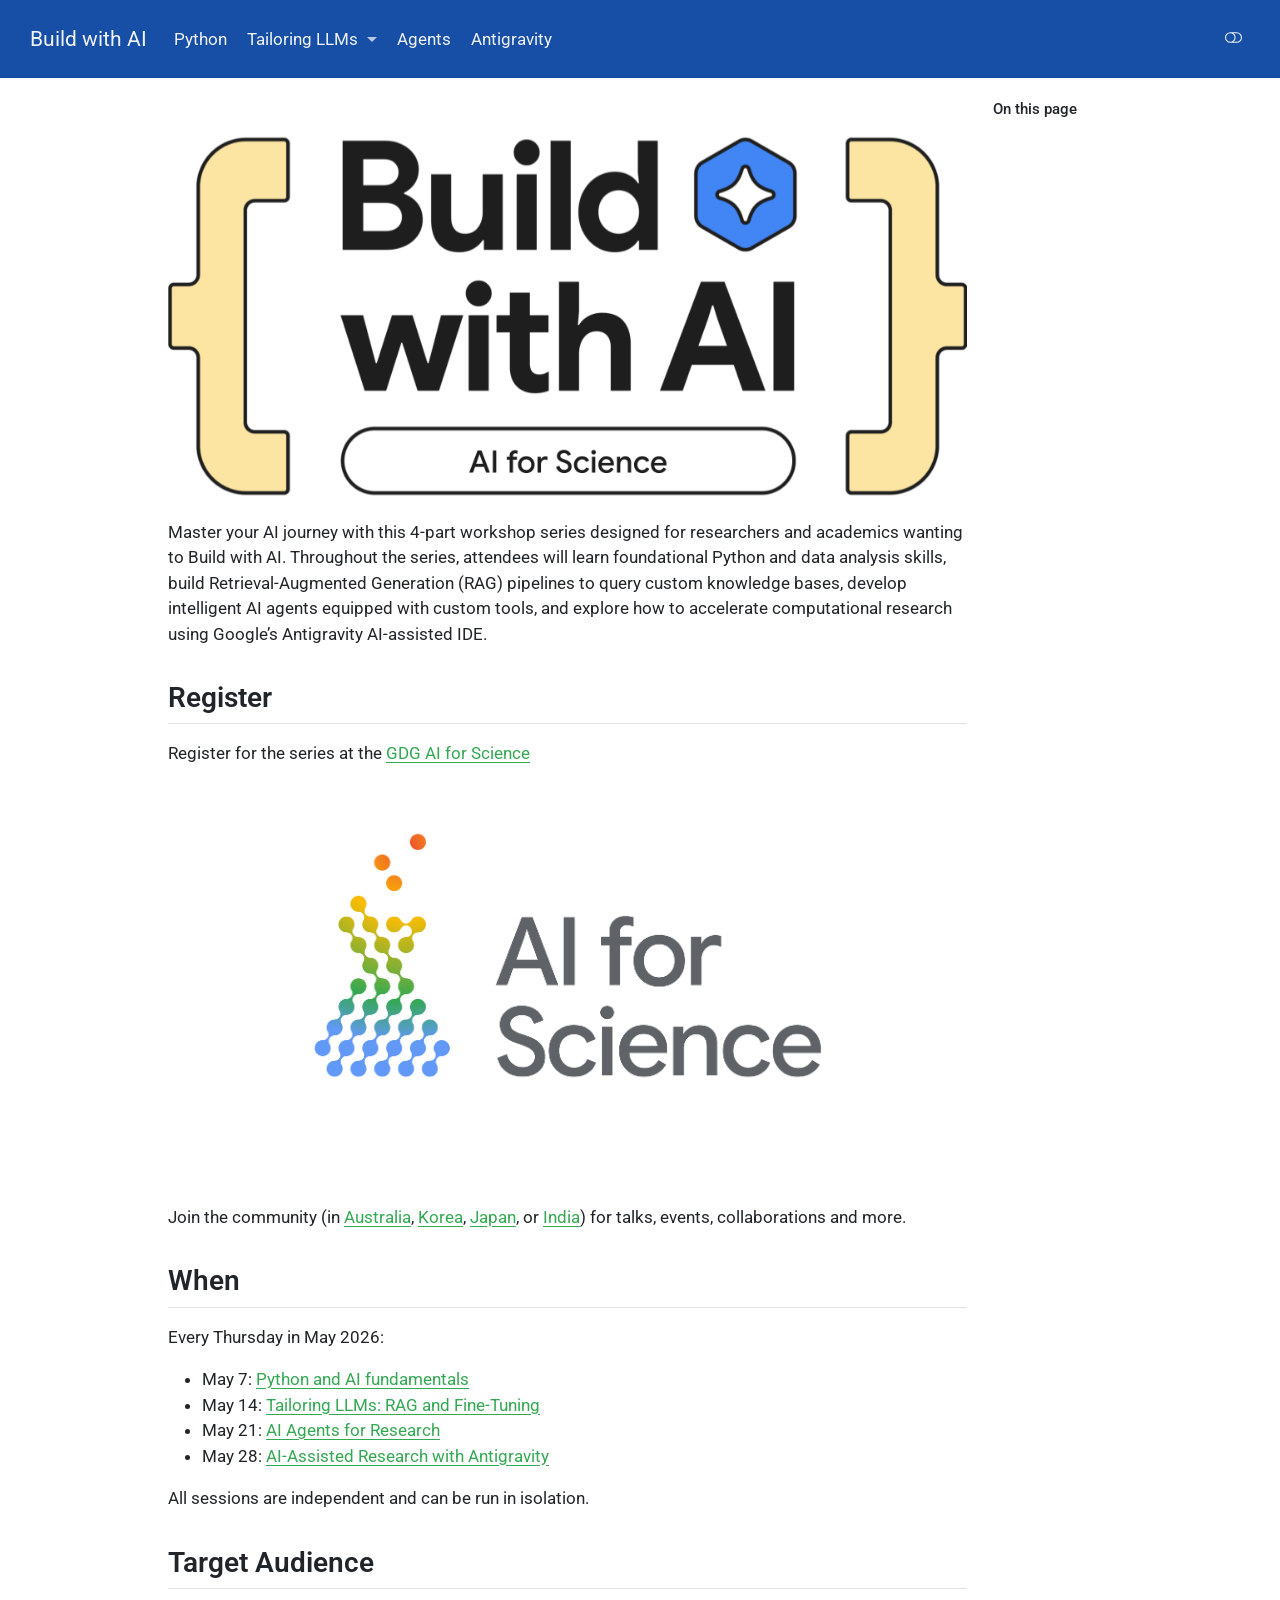
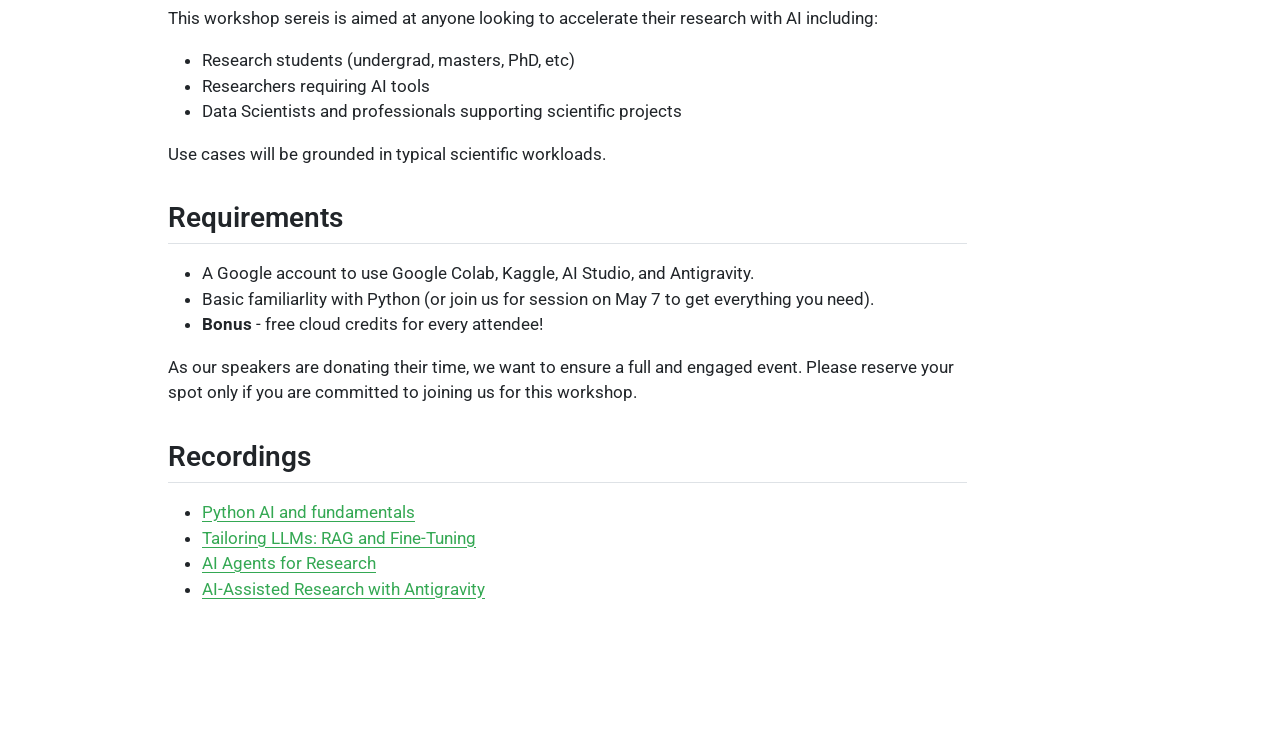
==== index.html @ 01b230b5 "Built site for gh-pages" ====
<!DOCTYPE html>
<html xmlns="http://www.w3.org/1999/xhtml" lang="en" xml:lang="en"><head>

<meta charset="utf-8">
<meta name="generator" content="quarto-1.8.27">

<meta name="viewport" content="width=device-width, initial-scale=1.0, user-scalable=yes">


<title>Build with AI</title>
<style>
code{white-space: pre-wrap;}
span.smallcaps{font-variant: small-caps;}
div.columns{display: flex; gap: min(4vw, 1.5em);}
div.column{flex: auto; overflow-x: auto;}
div.hanging-indent{margin-left: 1.5em; text-indent: -1.5em;}
ul.task-list{list-style: none;}
ul.task-list li input[type="checkbox"] {
  width: 0.8em;
  margin: 0 0.8em 0.2em -1em; /* quarto-specific, see https://github.com/quarto-dev/quarto-cli/issues/4556 */ 
  vertical-align: middle;
}
</style>


<script src="site_libs/quarto-nav/quarto-nav.js"></script>
<script src="site_libs/quarto-nav/headroom.min.js"></script>
<script src="site_libs/clipboard/clipboard.min.js"></script>
<script src="site_libs/quarto-search/autocomplete.umd.js"></script>
<script src="site_libs/quarto-search/fuse.min.js"></script>
<script src="site_libs/quarto-search/quarto-search.js"></script>
<meta name="quarto:offset" content="./">
<script src="site_libs/quarto-html/quarto.js" type="module"></script>
<script src="site_libs/quarto-html/tabsets/tabsets.js" type="module"></script>
<script src="site_libs/quarto-html/axe/axe-check.js" type="module"></script>
<script src="site_libs/quarto-html/popper.min.js"></script>
<script src="site_libs/quarto-html/tippy.umd.min.js"></script>
<script src="site_libs/quarto-html/anchor.min.js"></script>
<link href="site_libs/quarto-html/tippy.css" rel="stylesheet">
<link href="site_libs/quarto-html/quarto-syntax-highlighting-ed96de9b727972fe78a7b5d16c58bf87.css" rel="stylesheet" class="quarto-color-scheme" id="quarto-text-highlighting-styles">
<link href="site_libs/quarto-html/quarto-syntax-highlighting-dark-4d9afe2b8d18ee9fa5d0d57b5ed4214d.css" rel="stylesheet" class="quarto-color-scheme quarto-color-alternate" id="quarto-text-highlighting-styles">
<link href="site_libs/quarto-html/quarto-syntax-highlighting-ed96de9b727972fe78a7b5d16c58bf87.css" rel="stylesheet" class="quarto-color-scheme-extra" id="quarto-text-highlighting-styles">
<script src="site_libs/bootstrap/bootstrap.min.js"></script>
<link href="site_libs/bootstrap/bootstrap-icons.css" rel="stylesheet">
<link href="site_libs/bootstrap/bootstrap-c83517e64ba457b42d1f9064e921a0b0.min.css" rel="stylesheet" append-hash="true" class="quarto-color-scheme" id="quarto-bootstrap" data-mode="light">
<link href="site_libs/bootstrap/bootstrap-dark-e58f3d873108b9e472158fba49ee109d.min.css" rel="stylesheet" append-hash="true" class="quarto-color-scheme quarto-color-alternate" id="quarto-bootstrap" data-mode="dark">
<link href="site_libs/bootstrap/bootstrap-c83517e64ba457b42d1f9064e921a0b0.min.css" rel="stylesheet" append-hash="true" class="quarto-color-scheme-extra" id="quarto-bootstrap" data-mode="light">
<script id="quarto-search-options" type="application/json">{
  "location": "navbar",
  "copy-button": false,
  "collapse-after": 3,
  "panel-placement": "end",
  "type": "overlay",
  "limit": 50,
  "keyboard-shortcut": [
    "f",
    "/",
    "s"
  ],
  "show-item-context": false,
  "language": {
    "search-no-results-text": "No results",
    "search-matching-documents-text": "matching documents",
    "search-copy-link-title": "Copy link to search",
    "search-hide-matches-text": "Hide additional matches",
    "search-more-match-text": "more match in this document",
    "search-more-matches-text": "more matches in this document",
    "search-clear-button-title": "Clear",
    "search-text-placeholder": "",
    "search-detached-cancel-button-title": "Cancel",
    "search-submit-button-title": "Submit",
    "search-label": "Search"
  }
}</script>
<script async="" src="https://www.googletagmanager.com/gtag/js?id=G-344M4P3CHH"></script>

<script type="text/javascript">

window.dataLayer = window.dataLayer || [];
function gtag(){dataLayer.push(arguments);}
gtag('js', new Date());
gtag('config', 'G-344M4P3CHH', { 'anonymize_ip': true});
</script>


<link rel="stylesheet" href="styles.css">
</head>

<body class="nav-fixed quarto-light"><script id="quarto-html-before-body" type="application/javascript">
    const toggleBodyColorMode = (bsSheetEl) => {
      const mode = bsSheetEl.getAttribute("data-mode");
      const bodyEl = window.document.querySelector("body");
      if (mode === "dark") {
        bodyEl.classList.add("quarto-dark");
        bodyEl.classList.remove("quarto-light");
      } else {
        bodyEl.classList.add("quarto-light");
        bodyEl.classList.remove("quarto-dark");
      }
    }
    const toggleBodyColorPrimary = () => {
      const bsSheetEl = window.document.querySelector("link#quarto-bootstrap:not([rel=disabled-stylesheet])");
      if (bsSheetEl) {
        toggleBodyColorMode(bsSheetEl);
      }
    }
    const setColorSchemeToggle = (alternate) => {
      const toggles = window.document.querySelectorAll('.quarto-color-scheme-toggle');
      for (let i=0; i < toggles.length; i++) {
        const toggle = toggles[i];
        if (toggle) {
          if (alternate) {
            toggle.classList.add("alternate");
          } else {
            toggle.classList.remove("alternate");
          }
        }
      }
    };
    const toggleColorMode = (alternate) => {
      // Switch the stylesheets
      const primaryStylesheets = window.document.querySelectorAll('link.quarto-color-scheme:not(.quarto-color-alternate)');
      const alternateStylesheets = window.document.querySelectorAll('link.quarto-color-scheme.quarto-color-alternate');
      manageTransitions('#quarto-margin-sidebar .nav-link', false);
      if (alternate) {
        // note: dark is layered on light, we don't disable primary!
        enableStylesheet(alternateStylesheets);
        for (const sheetNode of alternateStylesheets) {
          if (sheetNode.id === "quarto-bootstrap") {
            toggleBodyColorMode(sheetNode);
          }
        }
      } else {
        disableStylesheet(alternateStylesheets);
        enableStylesheet(primaryStylesheets)
        toggleBodyColorPrimary();
      }
      manageTransitions('#quarto-margin-sidebar .nav-link', true);
      // Switch the toggles
      setColorSchemeToggle(alternate)
      // Hack to workaround the fact that safari doesn't
      // properly recolor the scrollbar when toggling (#1455)
      if (navigator.userAgent.indexOf('Safari') > 0 && navigator.userAgent.indexOf('Chrome') == -1) {
        manageTransitions("body", false);
        window.scrollTo(0, 1);
        setTimeout(() => {
          window.scrollTo(0, 0);
          manageTransitions("body", true);
        }, 40);
      }
    }
    const disableStylesheet = (stylesheets) => {
      for (let i=0; i < stylesheets.length; i++) {
        const stylesheet = stylesheets[i];
        stylesheet.rel = 'disabled-stylesheet';
      }
    }
    const enableStylesheet = (stylesheets) => {
      for (let i=0; i < stylesheets.length; i++) {
        const stylesheet = stylesheets[i];
        if(stylesheet.rel !== 'stylesheet') { // for Chrome, which will still FOUC without this check
          stylesheet.rel = 'stylesheet';
        }
      }
    }
    const manageTransitions = (selector, allowTransitions) => {
      const els = window.document.querySelectorAll(selector);
      for (let i=0; i < els.length; i++) {
        const el = els[i];
        if (allowTransitions) {
          el.classList.remove('notransition');
        } else {
          el.classList.add('notransition');
        }
      }
    }
    const isFileUrl = () => {
      return window.location.protocol === 'file:';
    }
    const hasAlternateSentinel = () => {
      let styleSentinel = getColorSchemeSentinel();
      if (styleSentinel !== null) {
        return styleSentinel === "alternate";
      } else {
        return false;
      }
    }
    const setStyleSentinel = (alternate) => {
      const value = alternate ? "alternate" : "default";
      if (!isFileUrl()) {
        window.localStorage.setItem("quarto-color-scheme", value);
      } else {
        localAlternateSentinel = value;
      }
    }
    const getColorSchemeSentinel = () => {
      if (!isFileUrl()) {
        const storageValue = window.localStorage.getItem("quarto-color-scheme");
        return storageValue != null ? storageValue : localAlternateSentinel;
      } else {
        return localAlternateSentinel;
      }
    }
    const toggleGiscusIfUsed = (isAlternate, darkModeDefault) => {
      const baseTheme = document.querySelector('#giscus-base-theme')?.value ?? 'light';
      const alternateTheme = document.querySelector('#giscus-alt-theme')?.value ?? 'dark';
      let newTheme = '';
      if(authorPrefersDark) {
        newTheme = isAlternate ? baseTheme : alternateTheme;
      } else {
        newTheme = isAlternate ? alternateTheme : baseTheme;
      }
      const changeGiscusTheme = () => {
        // From: https://github.com/giscus/giscus/issues/336
        const sendMessage = (message) => {
          const iframe = document.querySelector('iframe.giscus-frame');
          if (!iframe) return;
          iframe.contentWindow.postMessage({ giscus: message }, 'https://giscus.app');
        }
        sendMessage({
          setConfig: {
            theme: newTheme
          }
        });
      }
      const isGiscussLoaded = window.document.querySelector('iframe.giscus-frame') !== null;
      if (isGiscussLoaded) {
        changeGiscusTheme();
      }
    };
    const authorPrefersDark = false;
    const queryPrefersDark = window.matchMedia('(prefers-color-scheme: dark)');
    const darkModeDefault = queryPrefersDark.matches;
      document.querySelector('link#quarto-text-highlighting-styles.quarto-color-scheme-extra').rel = 'disabled-stylesheet';
      document.querySelector('link#quarto-bootstrap.quarto-color-scheme-extra').rel = 'disabled-stylesheet';
    let localAlternateSentinel = darkModeDefault ? 'alternate' : 'default';
    // Dark / light mode switch
    window.quartoToggleColorScheme = () => {
      // Read the current dark / light value
      let toAlternate = !hasAlternateSentinel();
      toggleColorMode(toAlternate);
      setStyleSentinel(toAlternate);
      toggleGiscusIfUsed(toAlternate, darkModeDefault);
      window.dispatchEvent(new Event('resize'));
    };
    queryPrefersDark.addEventListener("change", e => {
      if(window.localStorage.getItem("quarto-color-scheme") !== null)
        return;
      const alternate = e.matches
      toggleColorMode(alternate);
      localAlternateSentinel = e.matches ? 'alternate' : 'default'; // this is used alongside local storage!
      toggleGiscusIfUsed(alternate, darkModeDefault);
    });
    // Switch to dark mode if need be
    if (hasAlternateSentinel()) {
      toggleColorMode(true);
    } else {
      toggleColorMode(false);
    }
  </script>

<div id="quarto-search-results"></div>
  <header id="quarto-header" class="headroom fixed-top">
    <nav class="navbar navbar-expand-lg " data-bs-theme="dark">
      <div class="navbar-container container-fluid">
      <div class="navbar-brand-container mx-auto">
    <a class="navbar-brand" href="./index.html">
    <span class="navbar-title">Build with AI</span>
    </a>
  </div>
            <div id="quarto-search" class="" title="Search"></div>
          <button class="navbar-toggler" type="button" data-bs-toggle="collapse" data-bs-target="#navbarCollapse" aria-controls="navbarCollapse" role="menu" aria-expanded="false" aria-label="Toggle navigation" onclick="if (window.quartoToggleHeadroom) { window.quartoToggleHeadroom(); }">
  <span class="navbar-toggler-icon"></span>
</button>
          <div class="collapse navbar-collapse" id="navbarCollapse">
            <ul class="navbar-nav navbar-nav-scroll me-auto">
  <li class="nav-item">
    <a class="nav-link" href="./session/01-intro.html"> 
<span class="menu-text">Python</span></a>
  </li>  
  <li class="nav-item dropdown ">
    <a class="nav-link dropdown-toggle" href="#" id="nav-menu-tailoring-llms" role="link" data-bs-toggle="dropdown" aria-expanded="false">
 <span class="menu-text">Tailoring LLMs</span>
    </a>
    <ul class="dropdown-menu" aria-labelledby="nav-menu-tailoring-llms">    
        <li>
    <a class="dropdown-item" href="./session/02-a-finetune.html">
 <span class="dropdown-text">Finetuning</span></a>
  </li>  
        <li>
    <a class="dropdown-item" href="./session/02-b-RAG.html">
 <span class="dropdown-text">RAG</span></a>
  </li>  
    </ul>
  </li>
  <li class="nav-item">
    <a class="nav-link" href="./session/03-agents.html"> 
<span class="menu-text">Agents</span></a>
  </li>  
  <li class="nav-item">
    <a class="nav-link" href="./session/04-antigravity.html"> 
<span class="menu-text">Antigravity</span></a>
  </li>  
</ul>
          </div> <!-- /navcollapse -->
            <div class="quarto-navbar-tools">
  <a href="" class="quarto-color-scheme-toggle quarto-navigation-tool  px-1" onclick="window.quartoToggleColorScheme(); return false;" title="Toggle dark mode"><i class="bi"></i></a>
</div>
      </div> <!-- /container-fluid -->
    </nav>
</header>
<!-- content -->
<div id="quarto-content" class="quarto-container page-columns page-rows-contents page-layout-article page-navbar">
<!-- sidebar -->
<!-- margin-sidebar -->
    <div id="quarto-margin-sidebar" class="sidebar margin-sidebar">
        <nav id="TOC" role="doc-toc" class="toc-active">
    <h2 id="toc-title">On this page</h2>
   
  <ul class="collapse">
  <li><a href="#register" id="toc-register" class="nav-link active" data-scroll-target="#register">Register</a></li>
  <li><a href="#when" id="toc-when" class="nav-link" data-scroll-target="#when">When</a></li>
  <li><a href="#target-audience" id="toc-target-audience" class="nav-link" data-scroll-target="#target-audience">Target Audience</a></li>
  <li><a href="#requirements" id="toc-requirements" class="nav-link" data-scroll-target="#requirements">Requirements</a></li>
  <li><a href="#recordings" id="toc-recordings" class="nav-link" data-scroll-target="#recordings">Recordings</a></li>
  </ul>
<div class="toc-actions"><ul class="collapse"><li><a href="https://github.com/gdgaiforscience/Build-with-AI/edit/main/index.qmd" class="toc-action"><i class="bi bi-github"></i>Edit this page</a></li></ul></div></nav>
    </div>
<!-- main -->
<main class="content" id="quarto-document-content"><header id="title-block-header" class="quarto-title-block"></header>





<p><img src="./BwAI-logo.png" class="img-fluid"></p>
<p>Master your AI journey with this 4-part workshop series designed for researchers and academics wanting to Build with AI. Throughout the series, attendees will learn foundational Python and data analysis skills, build Retrieval-Augmented Generation (RAG) pipelines to query custom knowledge bases, develop intelligent AI agents equipped with custom tools, and explore how to accelerate computational research using Google’s Antigravity AI-assisted IDE.</p>
<section id="register" class="level2">
<h2 class="anchored" data-anchor-id="register">Register</h2>
<p>Register for the series at the <a href="https://gdg.community.dev/events/details/google-gdg-ai-for-science-australia-presents-build-with-ai-python-and-ai-fundamentals/">GDG AI for Science</a></p>
<p><img src="./aiforsci.png" class="img-fluid"></p>
<p>Join the community (in <a href="https://gdg.community.dev/gdg-ai-for-science-australia/">Australia</a>, <a href="https://gdg.community.dev/gdg-ai-for-science-korea/">Korea</a>, <a href="https://gdg.community.dev/gdg-ai-for-science-japan">Japan</a>, or <a href="https://gdg.community.dev/gdg-ai-for-science-india/">India</a>) for talks, events, collaborations and more.</p>
</section>
<section id="when" class="level2">
<h2 class="anchored" data-anchor-id="when">When</h2>
<p>Every Thursday in May 2026:</p>
<ul>
<li>May 7: <a href="https://gdg.community.dev/events/details/google-gdg-ai-for-science-australia-presents-build-with-ai-python-and-ai-fundamentals/">Python and AI fundamentals</a></li>
<li>May 14: <a href="https://gdg.community.dev/events/details/google-gdg-ai-for-science-australia-presents-build-with-ai-tailoring-llms-rag-and-fine-tuning/">Tailoring LLMs: RAG and Fine-Tuning</a></li>
<li>May 21: <a href="https://gdg.community.dev/events/details/google-gdg-ai-for-science-australia-presents-build-with-ai-ai-agents-for-research/">AI Agents for Research</a></li>
<li>May 28: <a href="https://gdg.community.dev/events/details/google-gdg-ai-for-science-australia-presents-build-with-ai-ai-assisted-research-with-antigravity/">AI-Assisted Research with Antigravity</a></li>
</ul>
<p>All sessions are independent and can be run in isolation.</p>
</section>
<section id="target-audience" class="level2">
<h2 class="anchored" data-anchor-id="target-audience">Target Audience</h2>
<p>This workshop sereis is aimed at anyone looking to accelerate their research with AI including:</p>
<ul>
<li>Research students (undergrad, masters, PhD, etc)</li>
<li>Researchers requiring AI tools</li>
<li>Data Scientists and professionals supporting scientific projects</li>
</ul>
<p>Use cases will be grounded in typical scientific workloads.</p>
</section>
<section id="requirements" class="level2">
<h2 class="anchored" data-anchor-id="requirements">Requirements</h2>
<ul>
<li>A Google account to use Google Colab, Kaggle, AI Studio, and Antigravity.</li>
<li>Basic familiarlity with Python (or join us for session on May 7 to get everything you need).</li>
<li><strong>Bonus</strong> - free cloud credits for every attendee!</li>
</ul>
<p>As our speakers are donating their time, we want to ensure a full and engaged event. Please reserve your spot only if you are committed to joining us for this workshop.</p>
</section>
<section id="recordings" class="level2">
<h2 class="anchored" data-anchor-id="recordings">Recordings</h2>
<ul>
<li><a href="https://youtu.be/ENOLU_7OkE0">Python AI and fundamentals</a></li>
<li><a href="https://youtu.be/pdTt57_pBSo">Tailoring LLMs: RAG and Fine-Tuning</a></li>
<li><a href="https://youtu.be/T1MiU5A7STU">AI Agents for Research</a></li>
<li><a href="https://youtu.be/DxheR7YCH5I">AI-Assisted Research with Antigravity</a></li>
</ul>


</section>

</main> <!-- /main -->
<script id="quarto-html-after-body" type="application/javascript">
  window.document.addEventListener("DOMContentLoaded", function (event) {
    // Ensure there is a toggle, if there isn't float one in the top right
    if (window.document.querySelector('.quarto-color-scheme-toggle') === null) {
      const a = window.document.createElement('a');
      a.classList.add('top-right');
      a.classList.add('quarto-color-scheme-toggle');
      a.href = "";
      a.onclick = function() { try { window.quartoToggleColorScheme(); } catch {} return false; };
      const i = window.document.createElement("i");
      i.classList.add('bi');
      a.appendChild(i);
      window.document.body.appendChild(a);
    }
    setColorSchemeToggle(hasAlternateSentinel())
    const icon = "";
    const anchorJS = new window.AnchorJS();
    anchorJS.options = {
      placement: 'right',
      icon: icon
    };
    anchorJS.add('.anchored');
    const isCodeAnnotation = (el) => {
      for (const clz of el.classList) {
        if (clz.startsWith('code-annotation-')) {                     
          return true;
        }
      }
      return false;
    }
    const onCopySuccess = function(e) {
      // button target
      const button = e.trigger;
      // don't keep focus
      button.blur();
      // flash "checked"
      button.classList.add('code-copy-button-checked');
      var currentTitle = button.getAttribute("title");
      button.setAttribute("title", "Copied!");
      let tooltip;
      if (window.bootstrap) {
        button.setAttribute("data-bs-toggle", "tooltip");
        button.setAttribute("data-bs-placement", "left");
        button.setAttribute("data-bs-title", "Copied!");
        tooltip = new bootstrap.Tooltip(button, 
          { trigger: "manual", 
            customClass: "code-copy-button-tooltip",
            offset: [0, -8]});
        tooltip.show();    
      }
      setTimeout(function() {
        if (tooltip) {
          tooltip.hide();
          button.removeAttribute("data-bs-title");
          button.removeAttribute("data-bs-toggle");
          button.removeAttribute("data-bs-placement");
        }
        button.setAttribute("title", currentTitle);
        button.classList.remove('code-copy-button-checked');
      }, 1000);
      // clear code selection
      e.clearSelection();
    }
    const getTextToCopy = function(trigger) {
      const outerScaffold = trigger.parentElement.cloneNode(true);
      const codeEl = outerScaffold.querySelector('code');
      for (const childEl of codeEl.children) {
        if (isCodeAnnotation(childEl)) {
          childEl.remove();
        }
      }
      return codeEl.innerText;
    }
    const clipboard = new window.ClipboardJS('.code-copy-button:not([data-in-quarto-modal])', {
      text: getTextToCopy
    });
    clipboard.on('success', onCopySuccess);
    if (window.document.getElementById('quarto-embedded-source-code-modal')) {
      const clipboardModal = new window.ClipboardJS('.code-copy-button[data-in-quarto-modal]', {
        text: getTextToCopy,
        container: window.document.getElementById('quarto-embedded-source-code-modal')
      });
      clipboardModal.on('success', onCopySuccess);
    }
      var localhostRegex = new RegExp(/^(?:http|https):\/\/localhost\:?[0-9]*\//);
      var mailtoRegex = new RegExp(/^mailto:/);
        var filterRegex = new RegExp("https:\/\/gdgaiforscience\.github\.io\/CAITG-WinterSchool\/");
      var isInternal = (href) => {
          return filterRegex.test(href) || localhostRegex.test(href) || mailtoRegex.test(href);
      }
      // Inspect non-navigation links and adorn them if external
     var links = window.document.querySelectorAll('a[href]:not(.nav-link):not(.navbar-brand):not(.toc-action):not(.sidebar-link):not(.sidebar-item-toggle):not(.pagination-link):not(.no-external):not([aria-hidden]):not(.dropdown-item):not(.quarto-navigation-tool):not(.about-link)');
      for (var i=0; i<links.length; i++) {
        const link = links[i];
        if (!isInternal(link.href)) {
          // undo the damage that might have been done by quarto-nav.js in the case of
          // links that we want to consider external
          if (link.dataset.originalHref !== undefined) {
            link.href = link.dataset.originalHref;
          }
        }
      }
    function tippyHover(el, contentFn, onTriggerFn, onUntriggerFn) {
      const config = {
        allowHTML: true,
        maxWidth: 500,
        delay: 100,
        arrow: false,
        appendTo: function(el) {
            return el.parentElement;
        },
        interactive: true,
        interactiveBorder: 10,
        theme: 'quarto',
        placement: 'bottom-start',
      };
      if (contentFn) {
        config.content = contentFn;
      }
      if (onTriggerFn) {
        config.onTrigger = onTriggerFn;
      }
      if (onUntriggerFn) {
        config.onUntrigger = onUntriggerFn;
      }
      window.tippy(el, config); 
    }
    const noterefs = window.document.querySelectorAll('a[role="doc-noteref"]');
    for (var i=0; i<noterefs.length; i++) {
      const ref = noterefs[i];
      tippyHover(ref, function() {
        // use id or data attribute instead here
        let href = ref.getAttribute('data-footnote-href') || ref.getAttribute('href');
        try { href = new URL(href).hash; } catch {}
        const id = href.replace(/^#\/?/, "");
        const note = window.document.getElementById(id);
        if (note) {
          return note.innerHTML;
        } else {
          return "";
        }
      });
    }
    const xrefs = window.document.querySelectorAll('a.quarto-xref');
    const processXRef = (id, note) => {
      // Strip column container classes
      const stripColumnClz = (el) => {
        el.classList.remove("page-full", "page-columns");
        if (el.children) {
          for (const child of el.children) {
            stripColumnClz(child);
          }
        }
      }
      stripColumnClz(note)
      if (id === null || id.startsWith('sec-')) {
        // Special case sections, only their first couple elements
        const container = document.createElement("div");
        if (note.children && note.children.length > 2) {
          container.appendChild(note.children[0].cloneNode(true));
          for (let i = 1; i < note.children.length; i++) {
            const child = note.children[i];
            if (child.tagName === "P" && child.innerText === "") {
              continue;
            } else {
              container.appendChild(child.cloneNode(true));
              break;
            }
          }
          if (window.Quarto?.typesetMath) {
            window.Quarto.typesetMath(container);
          }
          return container.innerHTML
        } else {
          if (window.Quarto?.typesetMath) {
            window.Quarto.typesetMath(note);
          }
          return note.innerHTML;
        }
      } else {
        // Remove any anchor links if they are present
        const anchorLink = note.querySelector('a.anchorjs-link');
        if (anchorLink) {
          anchorLink.remove();
        }
        if (window.Quarto?.typesetMath) {
          window.Quarto.typesetMath(note);
        }
        if (note.classList.contains("callout")) {
          return note.outerHTML;
        } else {
          return note.innerHTML;
        }
      }
    }
    for (var i=0; i<xrefs.length; i++) {
      const xref = xrefs[i];
      tippyHover(xref, undefined, function(instance) {
        instance.disable();
        let url = xref.getAttribute('href');
        let hash = undefined; 
        if (url.startsWith('#')) {
          hash = url;
        } else {
          try { hash = new URL(url).hash; } catch {}
        }
        if (hash) {
          const id = hash.replace(/^#\/?/, "");
          const note = window.document.getElementById(id);
          if (note !== null) {
            try {
              const html = processXRef(id, note.cloneNode(true));
              instance.setContent(html);
            } finally {
              instance.enable();
              instance.show();
            }
          } else {
            // See if we can fetch this
            fetch(url.split('#')[0])
            .then(res => res.text())
            .then(html => {
              const parser = new DOMParser();
              const htmlDoc = parser.parseFromString(html, "text/html");
              const note = htmlDoc.getElementById(id);
              if (note !== null) {
                const html = processXRef(id, note);
                instance.setContent(html);
              } 
            }).finally(() => {
              instance.enable();
              instance.show();
            });
          }
        } else {
          // See if we can fetch a full url (with no hash to target)
          // This is a special case and we should probably do some content thinning / targeting
          fetch(url)
          .then(res => res.text())
          .then(html => {
            const parser = new DOMParser();
            const htmlDoc = parser.parseFromString(html, "text/html");
            const note = htmlDoc.querySelector('main.content');
            if (note !== null) {
              // This should only happen for chapter cross references
              // (since there is no id in the URL)
              // remove the first header
              if (note.children.length > 0 && note.children[0].tagName === "HEADER") {
                note.children[0].remove();
              }
              const html = processXRef(null, note);
              instance.setContent(html);
            } 
          }).finally(() => {
            instance.enable();
            instance.show();
          });
        }
      }, function(instance) {
      });
    }
        let selectedAnnoteEl;
        const selectorForAnnotation = ( cell, annotation) => {
          let cellAttr = 'data-code-cell="' + cell + '"';
          let lineAttr = 'data-code-annotation="' +  annotation + '"';
          const selector = 'span[' + cellAttr + '][' + lineAttr + ']';
          return selector;
        }
        const selectCodeLines = (annoteEl) => {
          const doc = window.document;
          const targetCell = annoteEl.getAttribute("data-target-cell");
          const targetAnnotation = annoteEl.getAttribute("data-target-annotation");
          const annoteSpan = window.document.querySelector(selectorForAnnotation(targetCell, targetAnnotation));
          const lines = annoteSpan.getAttribute("data-code-lines").split(",");
          const lineIds = lines.map((line) => {
            return targetCell + "-" + line;
          })
          let top = null;
          let height = null;
          let parent = null;
          if (lineIds.length > 0) {
              //compute the position of the single el (top and bottom and make a div)
              const el = window.document.getElementById(lineIds[0]);
              top = el.offsetTop;
              height = el.offsetHeight;
              parent = el.parentElement.parentElement;
            if (lineIds.length > 1) {
              const lastEl = window.document.getElementById(lineIds[lineIds.length - 1]);
              const bottom = lastEl.offsetTop + lastEl.offsetHeight;
              height = bottom - top;
            }
            if (top !== null && height !== null && parent !== null) {
              // cook up a div (if necessary) and position it 
              let div = window.document.getElementById("code-annotation-line-highlight");
              if (div === null) {
                div = window.document.createElement("div");
                div.setAttribute("id", "code-annotation-line-highlight");
                div.style.position = 'absolute';
                parent.appendChild(div);
              }
              div.style.top = top - 2 + "px";
              div.style.height = height + 4 + "px";
              div.style.left = 0;
              let gutterDiv = window.document.getElementById("code-annotation-line-highlight-gutter");
              if (gutterDiv === null) {
                gutterDiv = window.document.createElement("div");
                gutterDiv.setAttribute("id", "code-annotation-line-highlight-gutter");
                gutterDiv.style.position = 'absolute';
                const codeCell = window.document.getElementById(targetCell);
                const gutter = codeCell.querySelector('.code-annotation-gutter');
                gutter.appendChild(gutterDiv);
              }
              gutterDiv.style.top = top - 2 + "px";
              gutterDiv.style.height = height + 4 + "px";
            }
            selectedAnnoteEl = annoteEl;
          }
        };
        const unselectCodeLines = () => {
          const elementsIds = ["code-annotation-line-highlight", "code-annotation-line-highlight-gutter"];
          elementsIds.forEach((elId) => {
            const div = window.document.getElementById(elId);
            if (div) {
              div.remove();
            }
          });
          selectedAnnoteEl = undefined;
        };
          // Handle positioning of the toggle
      window.addEventListener(
        "resize",
        throttle(() => {
          elRect = undefined;
          if (selectedAnnoteEl) {
            selectCodeLines(selectedAnnoteEl);
          }
        }, 10)
      );
      function throttle(fn, ms) {
      let throttle = false;
      let timer;
        return (...args) => {
          if(!throttle) { // first call gets through
              fn.apply(this, args);
              throttle = true;
          } else { // all the others get throttled
              if(timer) clearTimeout(timer); // cancel #2
              timer = setTimeout(() => {
                fn.apply(this, args);
                timer = throttle = false;
              }, ms);
          }
        };
      }
        // Attach click handler to the DT
        const annoteDls = window.document.querySelectorAll('dt[data-target-cell]');
        for (const annoteDlNode of annoteDls) {
          annoteDlNode.addEventListener('click', (event) => {
            const clickedEl = event.target;
            if (clickedEl !== selectedAnnoteEl) {
              unselectCodeLines();
              const activeEl = window.document.querySelector('dt[data-target-cell].code-annotation-active');
              if (activeEl) {
                activeEl.classList.remove('code-annotation-active');
              }
              selectCodeLines(clickedEl);
              clickedEl.classList.add('code-annotation-active');
            } else {
              // Unselect the line
              unselectCodeLines();
              clickedEl.classList.remove('code-annotation-active');
            }
          });
        }
    const findCites = (el) => {
      const parentEl = el.parentElement;
      if (parentEl) {
        const cites = parentEl.dataset.cites;
        if (cites) {
          return {
            el,
            cites: cites.split(' ')
          };
        } else {
          return findCites(el.parentElement)
        }
      } else {
        return undefined;
      }
    };
    var bibliorefs = window.document.querySelectorAll('a[role="doc-biblioref"]');
    for (var i=0; i<bibliorefs.length; i++) {
      const ref = bibliorefs[i];
      const citeInfo = findCites(ref);
      if (citeInfo) {
        tippyHover(citeInfo.el, function() {
          var popup = window.document.createElement('div');
          citeInfo.cites.forEach(function(cite) {
            var citeDiv = window.document.createElement('div');
            citeDiv.classList.add('hanging-indent');
            citeDiv.classList.add('csl-entry');
            var biblioDiv = window.document.getElementById('ref-' + cite);
            if (biblioDiv) {
              citeDiv.innerHTML = biblioDiv.innerHTML;
            }
            popup.appendChild(citeDiv);
          });
          return popup.innerHTML;
        });
      }
    }
  });
  </script>
</div> <!-- /content -->




<footer class="footer"><div class="nav-footer"><div class="nav-footer-center"><div class="toc-actions d-sm-block d-md-none"><ul><li><a href="https://github.com/gdgaiforscience/Build-with-AI/edit/main/index.qmd" class="toc-action"><i class="bi bi-github"></i>Edit this page</a></li></ul></div></div></div></footer></body></html>
---- site_libs/quarto-html/tippy.css ----
.tippy-box[data-animation=fade][data-state=hidden]{opacity:0}[data-tippy-root]{max-width:calc(100vw - 10px)}.tippy-box{position:relative;background-color:#333;color:#fff;border-radius:4px;font-size:14px;line-height:1.4;white-space:normal;outline:0;transition-property:transform,visibility,opacity}.tippy-box[data-placement^=top]>.tippy-arrow{bottom:0}.tippy-box[data-placement^=top]>.tippy-arrow:before{bottom:-7px;left:0;border-width:8px 8px 0;border-top-color:initial;transform-origin:center top}.tippy-box[data-placement^=bottom]>.tippy-arrow{top:0}.tippy-box[data-placement^=bottom]>.tippy-arrow:before{top:-7px;left:0;border-width:0 8px 8px;border-bottom-color:initial;transform-origin:center bottom}.tippy-box[data-placement^=left]>.tippy-arrow{right:0}.tippy-box[data-placement^=left]>.tippy-arrow:before{border-width:8px 0 8px 8px;border-left-color:initial;right:-7px;transform-origin:center left}.tippy-box[data-placement^=right]>.tippy-arrow{left:0}.tippy-box[data-placement^=right]>.tippy-arrow:before{left:-7px;border-width:8px 8px 8px 0;border-right-color:initial;transform-origin:center right}.tippy-box[data-inertia][data-state=visible]{transition-timing-function:cubic-bezier(.54,1.5,.38,1.11)}.tippy-arrow{width:16px;height:16px;color:#333}.tippy-arrow:before{content:"";position:absolute;border-color:transparent;border-style:solid}.tippy-content{position:relative;padding:5px 9px;z-index:1}
---- site_libs/quarto-html/quarto-syntax-highlighting-ed96de9b727972fe78a7b5d16c58bf87.css ----
/* quarto syntax highlight colors */
:root {
  --quarto-hl-ot-color: #003B4F;
  --quarto-hl-at-color: #657422;
  --quarto-hl-ss-color: #20794D;
  --quarto-hl-an-color: #5E5E5E;
  --quarto-hl-fu-color: #4758AB;
  --quarto-hl-st-color: #20794D;
  --quarto-hl-cf-color: #003B4F;
  --quarto-hl-op-color: #5E5E5E;
  --quarto-hl-er-color: #AD0000;
  --quarto-hl-bn-color: #AD0000;
  --quarto-hl-al-color: #AD0000;
  --quarto-hl-va-color: #111111;
  --quarto-hl-bu-color: inherit;
  --quarto-hl-ex-color: inherit;
  --quarto-hl-pp-color: #AD0000;
  --quarto-hl-in-color: #5E5E5E;
  --quarto-hl-vs-color: #20794D;
  --quarto-hl-wa-color: #5E5E5E;
  --quarto-hl-do-color: #5E5E5E;
  --quarto-hl-im-color: #00769E;
  --quarto-hl-ch-color: #20794D;
  --quarto-hl-dt-color: #AD0000;
  --quarto-hl-fl-color: #AD0000;
  --quarto-hl-co-color: #5E5E5E;
  --quarto-hl-cv-color: #5E5E5E;
  --quarto-hl-cn-color: #8f5902;
  --quarto-hl-sc-color: #5E5E5E;
  --quarto-hl-dv-color: #AD0000;
  --quarto-hl-kw-color: #003B4F;
}

/* other quarto variables */
:root {
  --quarto-font-monospace: SFMono-Regular, Menlo, Monaco, Consolas, "Liberation Mono", "Courier New", monospace;
}

/* syntax highlight based on Pandoc's rules */
pre > code.sourceCode > span {
  color: #003B4F;
}

code.sourceCode > span {
  color: #003B4F;
}

div.sourceCode,
div.sourceCode pre.sourceCode {
  color: #003B4F;
}

/* Normal */
code span {
  color: #003B4F;
}

/* Alert */
code span.al {
  color: #AD0000;
  font-style: inherit;
}

/* Annotation */
code span.an {
  color: #5E5E5E;
  font-style: inherit;
}

/* Attribute */
code span.at {
  color: #657422;
  font-style: inherit;
}

/* BaseN */
code span.bn {
  color: #AD0000;
  font-style: inherit;
}

/* BuiltIn */
code span.bu {
  font-style: inherit;
}

/* ControlFlow */
code span.cf {
  color: #003B4F;
  font-weight: bold;
  font-style: inherit;
}

/* Char */
code span.ch {
  color: #20794D;
  font-style: inherit;
}

/* Constant */
code span.cn {
  color: #8f5902;
  font-style: inherit;
}

/* Comment */
code span.co {
  color: #5E5E5E;
  font-style: inherit;
}

/* CommentVar */
code span.cv {
  color: #5E5E5E;
  font-style: italic;
}

/* Documentation */
code span.do {
  color: #5E5E5E;
  font-style: italic;
}

/* DataType */
code span.dt {
  color: #AD0000;
  font-style: inherit;
}

/* DecVal */
code span.dv {
  color: #AD0000;
  font-style: inherit;
}

/* Error */
code span.er {
  color: #AD0000;
  font-style: inherit;
}

/* Extension */
code span.ex {
  font-style: inherit;
}

/* Float */
code span.fl {
  color: #AD0000;
  font-style: inherit;
}

/* Function */
code span.fu {
  color: #4758AB;
  font-style: inherit;
}

/* Import */
code span.im {
  color: #00769E;
  font-style: inherit;
}

/* Information */
code span.in {
  color: #5E5E5E;
  font-style: inherit;
}

/* Keyword */
code span.kw {
  color: #003B4F;
  font-weight: bold;
  font-style: inherit;
}

/* Operator */
code span.op {
  color: #5E5E5E;
  font-style: inherit;
}

/* Other */
code span.ot {
  color: #003B4F;
  font-style: inherit;
}

/* Preprocessor */
code span.pp {
  color: #AD0000;
  font-style: inherit;
}

/* SpecialChar */
code span.sc {
  color: #5E5E5E;
  font-style: inherit;
}

/* SpecialString */
code span.ss {
  color: #20794D;
  font-style: inherit;
}

/* String */
code span.st {
  color: #20794D;
  font-style: inherit;
}

/* Variable */
code span.va {
  color: #111111;
  font-style: inherit;
}

/* VerbatimString */
code span.vs {
  color: #20794D;
  font-style: inherit;
}

/* Warning */
code span.wa {
  color: #5E5E5E;
  font-style: italic;
}

.prevent-inlining {
  content: "</";
}

/*# sourceMappingURL=0920dd6d7437995b8cdf7429764427b1.css.map */
---- site_libs/quarto-html/quarto-syntax-highlighting-dark-4d9afe2b8d18ee9fa5d0d57b5ed4214d.css ----
/* quarto syntax highlight colors */
:root {
  --quarto-hl-al-color: #f07178;
  --quarto-hl-an-color: #d4d0ab;
  --quarto-hl-at-color: #00e0e0;
  --quarto-hl-bn-color: #d4d0ab;
  --quarto-hl-bu-color: #abe338;
  --quarto-hl-ch-color: #abe338;
  --quarto-hl-co-color: #f8f8f2;
  --quarto-hl-cv-color: #ffd700;
  --quarto-hl-cn-color: #ffd700;
  --quarto-hl-cf-color: #ffa07a;
  --quarto-hl-dt-color: #ffa07a;
  --quarto-hl-dv-color: #d4d0ab;
  --quarto-hl-do-color: #f8f8f2;
  --quarto-hl-er-color: #f07178;
  --quarto-hl-ex-color: #00e0e0;
  --quarto-hl-fl-color: #d4d0ab;
  --quarto-hl-fu-color: #ffa07a;
  --quarto-hl-im-color: #abe338;
  --quarto-hl-in-color: #d4d0ab;
  --quarto-hl-kw-color: #ffa07a;
  --quarto-hl-op-color: #ffa07a;
  --quarto-hl-ot-color: #00e0e0;
  --quarto-hl-pp-color: #dcc6e0;
  --quarto-hl-re-color: #00e0e0;
  --quarto-hl-sc-color: #abe338;
  --quarto-hl-ss-color: #abe338;
  --quarto-hl-st-color: #abe338;
  --quarto-hl-va-color: #00e0e0;
  --quarto-hl-vs-color: #abe338;
  --quarto-hl-wa-color: #dcc6e0;
}

/* other quarto variables */
:root {
  --quarto-font-monospace: SFMono-Regular, Menlo, Monaco, Consolas, "Liberation Mono", "Courier New", monospace;
}

/* syntax highlight based on Pandoc's rules */
pre > code.sourceCode > span {
  color: #f8f8f2;
}

code.sourceCode > span {
  color: #f8f8f2;
}

div.sourceCode,
div.sourceCode pre.sourceCode {
  color: #f8f8f2;
}

/* Normal */
code span {
  color: #f8f8f2;
}

/* Alert */
code span.al {
  color: #f07178;
}

/* Annotation */
code span.an {
  color: #d4d0ab;
}

/* Attribute */
code span.at {
  color: #00e0e0;
}

/* BaseN */
code span.bn {
  color: #d4d0ab;
}

/* BuiltIn */
code span.bu {
  color: #abe338;
}

/* ControlFlow */
code span.cf {
  font-weight: bold;
  color: #ffa07a;
}

/* Char */
code span.ch {
  color: #abe338;
}

/* Constant */
code span.cn {
  color: #ffd700;
}

/* Comment */
code span.co {
  font-style: italic;
  color: #f8f8f2;
}

/* CommentVar */
code span.cv {
  color: #ffd700;
}

/* Documentation */
code span.do {
  color: #f8f8f2;
}

/* DataType */
code span.dt {
  color: #ffa07a;
}

/* DecVal */
code span.dv {
  color: #d4d0ab;
}

/* Error */
code span.er {
  color: #f07178;
  text-decoration: underline;
}

/* Extension */
code span.ex {
  font-weight: bold;
  color: #00e0e0;
}

/* Float */
code span.fl {
  color: #d4d0ab;
}

/* Function */
code span.fu {
  color: #ffa07a;
}

/* Import */
code span.im {
  color: #abe338;
}

/* Information */
code span.in {
  color: #d4d0ab;
}

/* Keyword */
code span.kw {
  font-weight: bold;
  color: #ffa07a;
}

/* Operator */
code span.op {
  color: #ffa07a;
}

/* Other */
code span.ot {
  color: #00e0e0;
}

/* Preprocessor */
code span.pp {
  color: #dcc6e0;
}

/* RegionMarker */
code span.re {
  background-color: #f8f8f2;
  color: #00e0e0;
}

/* SpecialChar */
code span.sc {
  color: #abe338;
}

/* SpecialString */
code span.ss {
  color: #abe338;
}

/* String */
code span.st {
  color: #abe338;
}

/* Variable */
code span.va {
  color: #00e0e0;
}

/* VerbatimString */
code span.vs {
  color: #abe338;
}

/* Warning */
code span.wa {
  color: #dcc6e0;
}

.prevent-inlining {
  content: "</";
}

/*# sourceMappingURL=86edf53ecdff796acf02dbceed379426.css.map */
---- site_libs/quarto-html/quarto-syntax-highlighting-ed96de9b727972fe78a7b5d16c58bf87.css ----
/* quarto syntax highlight colors */
:root {
  --quarto-hl-ot-color: #003B4F;
  --quarto-hl-at-color: #657422;
  --quarto-hl-ss-color: #20794D;
  --quarto-hl-an-color: #5E5E5E;
  --quarto-hl-fu-color: #4758AB;
  --quarto-hl-st-color: #20794D;
  --quarto-hl-cf-color: #003B4F;
  --quarto-hl-op-color: #5E5E5E;
  --quarto-hl-er-color: #AD0000;
  --quarto-hl-bn-color: #AD0000;
  --quarto-hl-al-color: #AD0000;
  --quarto-hl-va-color: #111111;
  --quarto-hl-bu-color: inherit;
  --quarto-hl-ex-color: inherit;
  --quarto-hl-pp-color: #AD0000;
  --quarto-hl-in-color: #5E5E5E;
  --quarto-hl-vs-color: #20794D;
  --quarto-hl-wa-color: #5E5E5E;
  --quarto-hl-do-color: #5E5E5E;
  --quarto-hl-im-color: #00769E;
  --quarto-hl-ch-color: #20794D;
  --quarto-hl-dt-color: #AD0000;
  --quarto-hl-fl-color: #AD0000;
  --quarto-hl-co-color: #5E5E5E;
  --quarto-hl-cv-color: #5E5E5E;
  --quarto-hl-cn-color: #8f5902;
  --quarto-hl-sc-color: #5E5E5E;
  --quarto-hl-dv-color: #AD0000;
  --quarto-hl-kw-color: #003B4F;
}

/* other quarto variables */
:root {
  --quarto-font-monospace: SFMono-Regular, Menlo, Monaco, Consolas, "Liberation Mono", "Courier New", monospace;
}

/* syntax highlight based on Pandoc's rules */
pre > code.sourceCode > span {
  color: #003B4F;
}

code.sourceCode > span {
  color: #003B4F;
}

div.sourceCode,
div.sourceCode pre.sourceCode {
  color: #003B4F;
}

/* Normal */
code span {
  color: #003B4F;
}

/* Alert */
code span.al {
  color: #AD0000;
  font-style: inherit;
}

/* Annotation */
code span.an {
  color: #5E5E5E;
  font-style: inherit;
}

/* Attribute */
code span.at {
  color: #657422;
  font-style: inherit;
}

/* BaseN */
code span.bn {
  color: #AD0000;
  font-style: inherit;
}

/* BuiltIn */
code span.bu {
  font-style: inherit;
}

/* ControlFlow */
code span.cf {
  color: #003B4F;
  font-weight: bold;
  font-style: inherit;
}

/* Char */
code span.ch {
  color: #20794D;
  font-style: inherit;
}

/* Constant */
code span.cn {
  color: #8f5902;
  font-style: inherit;
}

/* Comment */
code span.co {
  color: #5E5E5E;
  font-style: inherit;
}

/* CommentVar */
code span.cv {
  color: #5E5E5E;
  font-style: italic;
}

/* Documentation */
code span.do {
  color: #5E5E5E;
  font-style: italic;
}

/* DataType */
code span.dt {
  color: #AD0000;
  font-style: inherit;
}

/* DecVal */
code span.dv {
  color: #AD0000;
  font-style: inherit;
}

/* Error */
code span.er {
  color: #AD0000;
  font-style: inherit;
}

/* Extension */
code span.ex {
  font-style: inherit;
}

/* Float */
code span.fl {
  color: #AD0000;
  font-style: inherit;
}

/* Function */
code span.fu {
  color: #4758AB;
  font-style: inherit;
}

/* Import */
code span.im {
  color: #00769E;
  font-style: inherit;
}

/* Information */
code span.in {
  color: #5E5E5E;
  font-style: inherit;
}

/* Keyword */
code span.kw {
  color: #003B4F;
  font-weight: bold;
  font-style: inherit;
}

/* Operator */
code span.op {
  color: #5E5E5E;
  font-style: inherit;
}

/* Other */
code span.ot {
  color: #003B4F;
  font-style: inherit;
}

/* Preprocessor */
code span.pp {
  color: #AD0000;
  font-style: inherit;
}

/* SpecialChar */
code span.sc {
  color: #5E5E5E;
  font-style: inherit;
}

/* SpecialString */
code span.ss {
  color: #20794D;
  font-style: inherit;
}

/* String */
code span.st {
  color: #20794D;
  font-style: inherit;
}

/* Variable */
code span.va {
  color: #111111;
  font-style: inherit;
}

/* VerbatimString */
code span.vs {
  color: #20794D;
  font-style: inherit;
}

/* Warning */
code span.wa {
  color: #5E5E5E;
  font-style: italic;
}

.prevent-inlining {
  content: "</";
}

/*# sourceMappingURL=0920dd6d7437995b8cdf7429764427b1.css.map */
---- styles.css ----
/* Scoped theme-specific CSS variables */
body.quarto-light {
  --code-block-bg: #dcddde;
  /* Light Google Gray */
  --code-block-border: #174EA6;
  /* Google Blue */
  --code-block-raw-bg: #f1f3f4;
  /* Medium Light Gray */
  --code-block-raw-border: #a142f4;
  /* Google Purple */
  --code-block-raw-text: #7627bb;
  /* Dark Purple for contrast */
}

body.quarto-dark {
  --code-block-bg: #5a5d65;
  /* Dark Google Gray */
  --code-block-border: #8ab4f8;
  /* Light Google Blue */
  --code-block-raw-bg: #2a2b2d;
  /* Lighter Dark Gray */
  --code-block-raw-border: #c58af9;
  /* Light Google Purple */
  --code-block-raw-text: #e9d5ff;
  /* Soft Purple/Lavender */
}
/* 1. THE DEFAULT STYLE 
   Applies to all code blocks by default */
div.sourceCode {
  background-color: var(--code-block-bg);
    border-left: 5px solid var(--code-block-border);
  margin-bottom: 1em;                /* Spacing */
  border-radius: 4px;                /* Optional: makes it look nicer */
  transition: background-color 0.3s ease, border-color 0.3s ease, box-shadow 0.3s ease;
  }
  
  div.sourceCode:hover {
    box-shadow: 0 4px 12px rgba(0, 0, 0, 0.05);
  }
  
  body.quarto-dark div.sourceCode:hover {
    box-shadow: 0 4px 12px rgba(0, 0, 0, 0.3);
}

/* 2. THE CUSTOM "RAW" STYLE
   Overrides the default only when {.raw} is present */
div.sourceCode.raw {
  /* background-color: var(--code-block-raw-bg); */
    border-left-color: var(--code-block-raw-border);
}

/* Optional: Change text color inside the raw block */
/* div.sourceCode.raw code {
  color: var(--code-block-raw-text);
}

*/
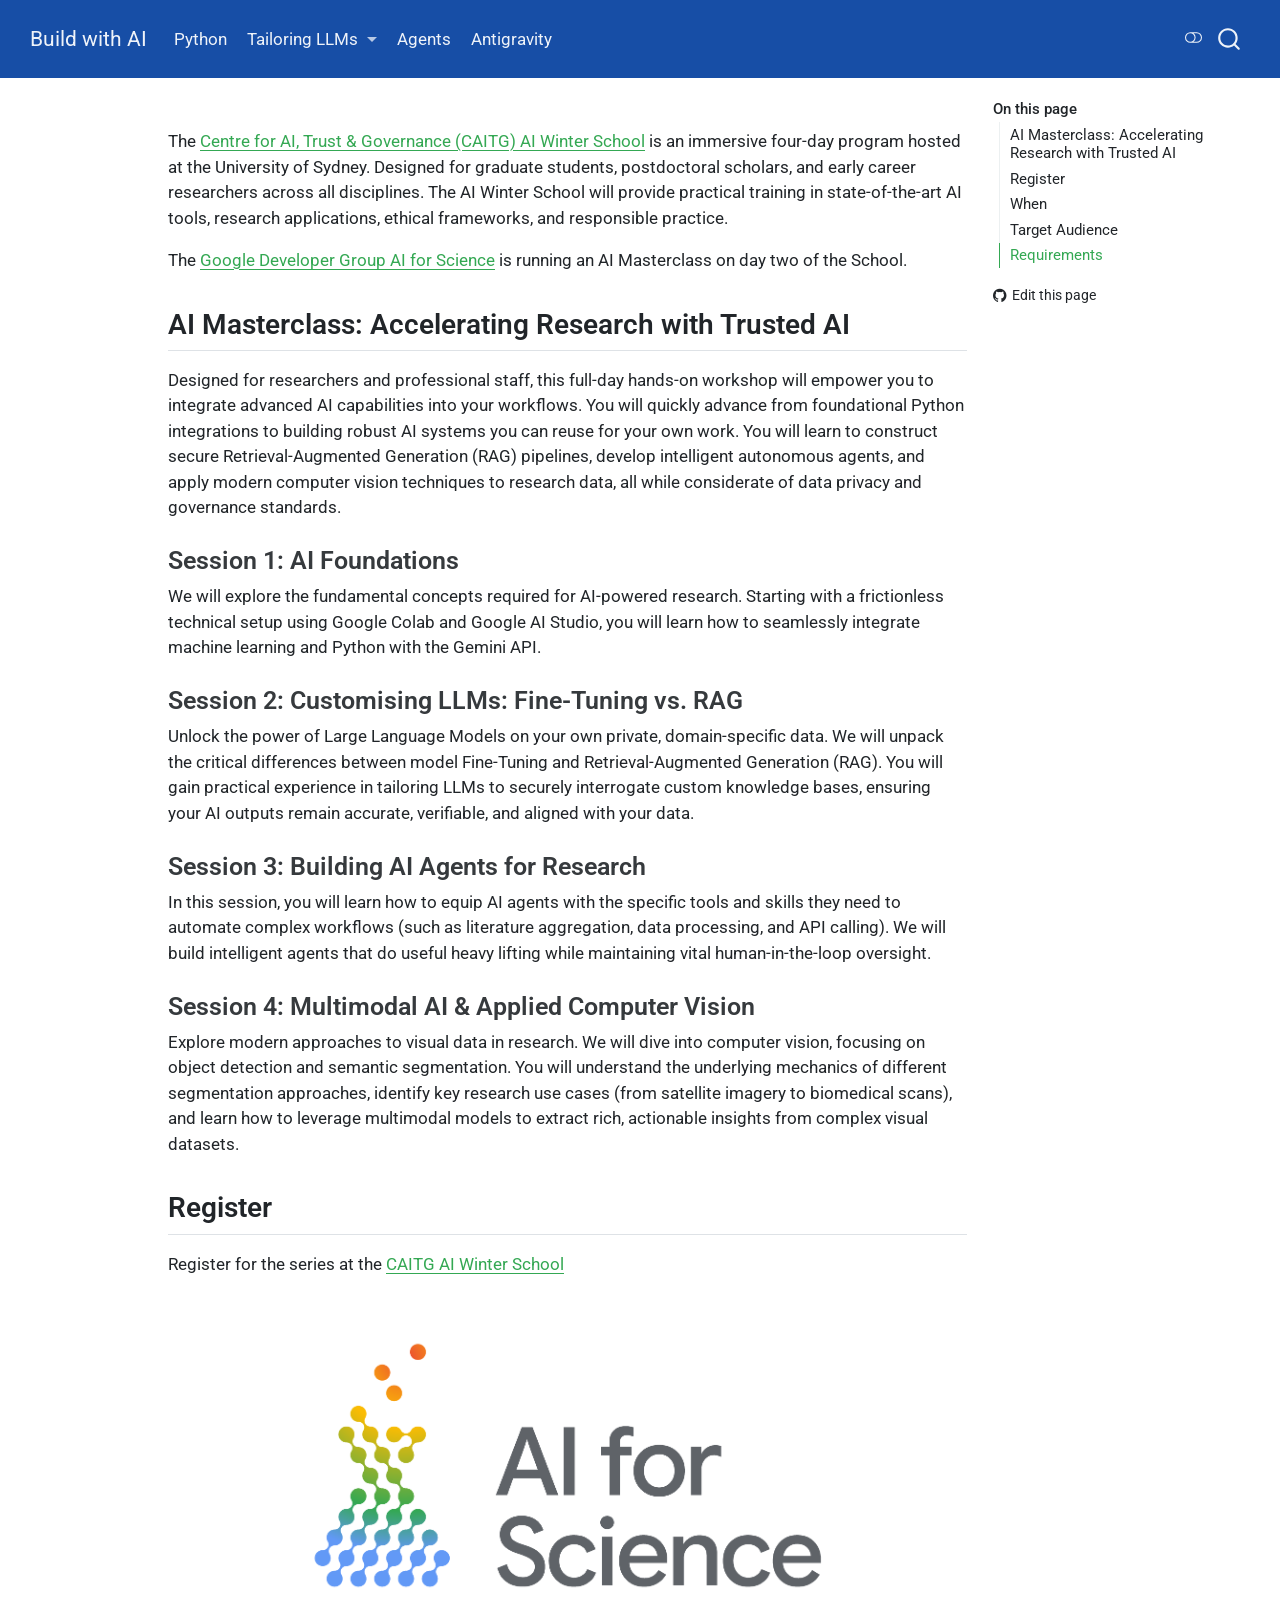
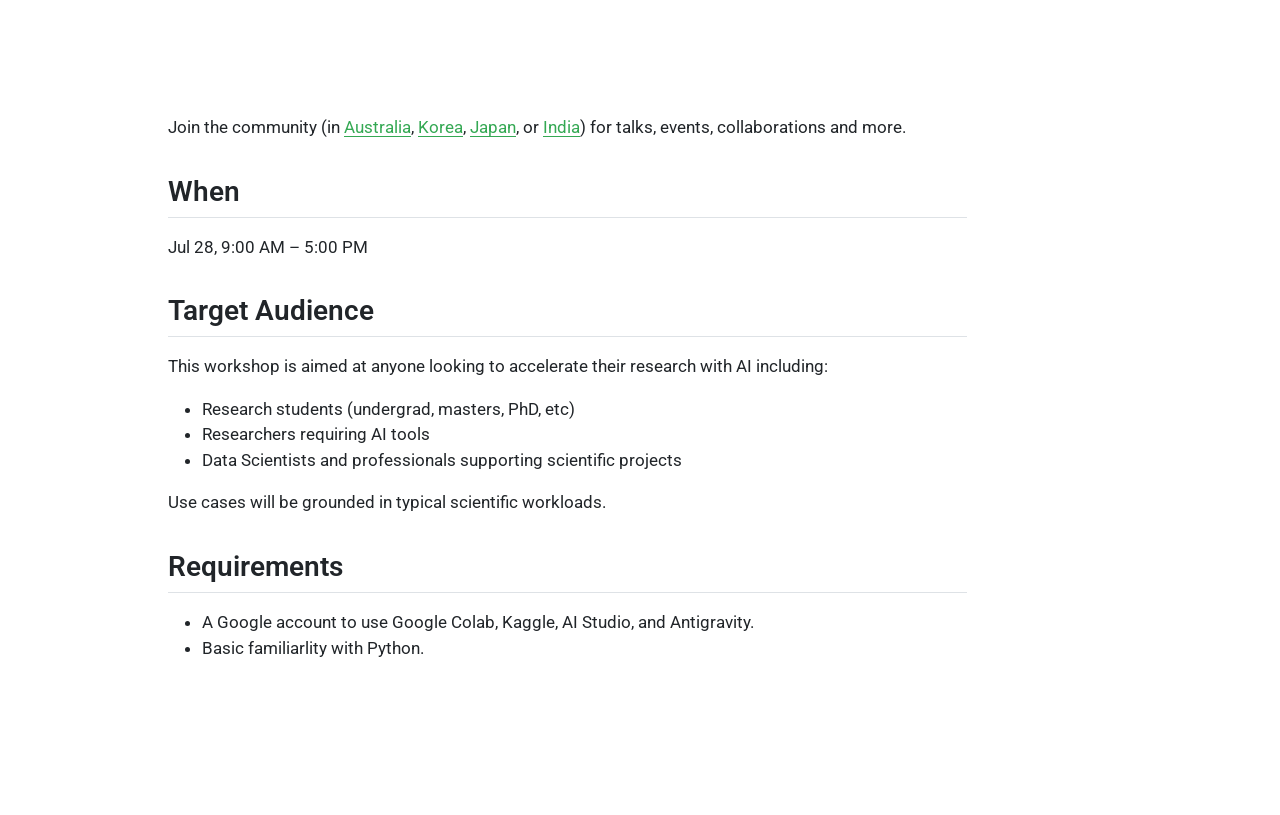
==== commit 6351c3f8: "Built site for gh-pages" ====
--- a/index.html
+++ b/index.html
@@ -2,13 +2,16 @@
 <html xmlns="http://www.w3.org/1999/xhtml" lang="en" xml:lang="en"><head>
 
 <meta charset="utf-8">
-<meta name="generator" content="quarto-1.8.27">
+<meta name="generator" content="quarto-1.9.38">
 
 <meta name="viewport" content="width=device-width, initial-scale=1.0, user-scalable=yes">
 
 
 <title>Build with AI</title>
 <style>
+/* Default styles provided by pandoc.
+** See https://pandoc.org/MANUAL.html#variables-for-html for config info.
+*/
 code{white-space: pre-wrap;}
 span.smallcaps{font-variant: small-caps;}
 div.columns{display: flex; gap: min(4vw, 1.5em);}
@@ -32,19 +35,18 @@
 <meta name="quarto:offset" content="./">
 <script src="site_libs/quarto-html/quarto.js" type="module"></script>
 <script src="site_libs/quarto-html/tabsets/tabsets.js" type="module"></script>
-<script src="site_libs/quarto-html/axe/axe-check.js" type="module"></script>
 <script src="site_libs/quarto-html/popper.min.js"></script>
 <script src="site_libs/quarto-html/tippy.umd.min.js"></script>
 <script src="site_libs/quarto-html/anchor.min.js"></script>
 <link href="site_libs/quarto-html/tippy.css" rel="stylesheet">
-<link href="site_libs/quarto-html/quarto-syntax-highlighting-ed96de9b727972fe78a7b5d16c58bf87.css" rel="stylesheet" class="quarto-color-scheme" id="quarto-text-highlighting-styles">
-<link href="site_libs/quarto-html/quarto-syntax-highlighting-dark-4d9afe2b8d18ee9fa5d0d57b5ed4214d.css" rel="stylesheet" class="quarto-color-scheme quarto-color-alternate" id="quarto-text-highlighting-styles">
-<link href="site_libs/quarto-html/quarto-syntax-highlighting-ed96de9b727972fe78a7b5d16c58bf87.css" rel="stylesheet" class="quarto-color-scheme-extra" id="quarto-text-highlighting-styles">
+<link href="site_libs/quarto-html/quarto-syntax-highlighting-15634bcf2e68342d4ad2dfa704d543f6.css" rel="stylesheet" class="quarto-color-scheme" id="quarto-text-highlighting-styles">
+<link href="site_libs/quarto-html/quarto-syntax-highlighting-dark-0a6b7249c26820e032cb0bd839ff02b1.css" rel="stylesheet" class="quarto-color-scheme quarto-color-alternate" id="quarto-text-highlighting-styles">
+<link href="site_libs/quarto-html/quarto-syntax-highlighting-15634bcf2e68342d4ad2dfa704d543f6.css" rel="stylesheet" class="quarto-color-scheme-extra" id="quarto-text-highlighting-styles">
 <script src="site_libs/bootstrap/bootstrap.min.js"></script>
 <link href="site_libs/bootstrap/bootstrap-icons.css" rel="stylesheet">
-<link href="site_libs/bootstrap/bootstrap-c83517e64ba457b42d1f9064e921a0b0.min.css" rel="stylesheet" append-hash="true" class="quarto-color-scheme" id="quarto-bootstrap" data-mode="light">
-<link href="site_libs/bootstrap/bootstrap-dark-e58f3d873108b9e472158fba49ee109d.min.css" rel="stylesheet" append-hash="true" class="quarto-color-scheme quarto-color-alternate" id="quarto-bootstrap" data-mode="dark">
-<link href="site_libs/bootstrap/bootstrap-c83517e64ba457b42d1f9064e921a0b0.min.css" rel="stylesheet" append-hash="true" class="quarto-color-scheme-extra" id="quarto-bootstrap" data-mode="light">
+<link href="site_libs/bootstrap/bootstrap-f345435b305416b15e4c87b51aaaedcb.min.css" rel="stylesheet" append-hash="true" class="quarto-color-scheme" id="quarto-bootstrap" data-mode="light">
+<link href="site_libs/bootstrap/bootstrap-dark-c6ccb11834a2ce243d9743107b11cdbc.min.css" rel="stylesheet" append-hash="true" class="quarto-color-scheme quarto-color-alternate" id="quarto-bootstrap" data-mode="dark">
+<link href="site_libs/bootstrap/bootstrap-f345435b305416b15e4c87b51aaaedcb.min.css" rel="stylesheet" append-hash="true" class="quarto-color-scheme-extra" id="quarto-bootstrap" data-mode="light">
 <script id="quarto-search-options" type="application/json">{
   "location": "navbar",
   "copy-button": false,
@@ -298,7 +300,7 @@
 <span class="menu-text">Agents</span></a>
   </li>  
   <li class="nav-item">
-    <a class="nav-link" href="./session/04-antigravity.html"> 
+    <a class="nav-link" href="./session/04-antigravity.qmd"> 
 <span class="menu-text">Antigravity</span></a>
   </li>  
 </ul>
@@ -318,11 +320,11 @@
     <h2 id="toc-title">On this page</h2>
    
   <ul class="collapse">
-  <li><a href="#register" id="toc-register" class="nav-link active" data-scroll-target="#register">Register</a></li>
+  <li><a href="#ai-masterclass-accelerating-research-with-trusted-ai" id="toc-ai-masterclass-accelerating-research-with-trusted-ai" class="nav-link active" data-scroll-target="#ai-masterclass-accelerating-research-with-trusted-ai">AI Masterclass: Accelerating Research with Trusted AI</a></li>
+  <li><a href="#register" id="toc-register" class="nav-link" data-scroll-target="#register">Register</a></li>
   <li><a href="#when" id="toc-when" class="nav-link" data-scroll-target="#when">When</a></li>
   <li><a href="#target-audience" id="toc-target-audience" class="nav-link" data-scroll-target="#target-audience">Target Audience</a></li>
   <li><a href="#requirements" id="toc-requirements" class="nav-link" data-scroll-target="#requirements">Requirements</a></li>
-  <li><a href="#recordings" id="toc-recordings" class="nav-link" data-scroll-target="#recordings">Recordings</a></li>
   </ul>
 <div class="toc-actions"><ul class="collapse"><li><a href="https://github.com/gdgaiforscience/Build-with-AI/edit/main/index.qmd" class="toc-action"><i class="bi bi-github"></i>Edit this page</a></li></ul></div></nav>
     </div>
@@ -333,28 +335,41 @@
 
 
 
-<p><img src="./BwAI-logo.png" class="img-fluid"></p>
-<p>Master your AI journey with this 4-part workshop series designed for researchers and academics wanting to Build with AI. Throughout the series, attendees will learn foundational Python and data analysis skills, build Retrieval-Augmented Generation (RAG) pipelines to query custom knowledge bases, develop intelligent AI agents equipped with custom tools, and explore how to accelerate computational research using Google’s Antigravity AI-assisted IDE.</p>
+<p>The <a href="https://www.sydney.edu.au/arts/our-research/centres-institutes-and-groups/centre-for-ai-trust-and-governance.html">Centre for AI, Trust &amp; Governance (CAITG) AI Winter School</a> is an immersive four-day program hosted at the University of Sydney. Designed for graduate students, postdoctoral scholars, and early career researchers across all disciplines. The AI Winter School will provide practical training in state-of-the-art AI tools, research applications, ethical frameworks, and responsible practice.</p>
+<p>The <a href="https://gdg.community.dev/gdg-ai-for-science-australia/">Google Developer Group AI for Science</a> is running an AI Masterclass on day two of the School.</p>
+<section id="ai-masterclass-accelerating-research-with-trusted-ai" class="level2">
+<h2 class="anchored" data-anchor-id="ai-masterclass-accelerating-research-with-trusted-ai">AI Masterclass: Accelerating Research with Trusted AI</h2>
+<p>Designed for researchers and professional staff, this full-day hands-on workshop will empower you to integrate advanced AI capabilities into your workflows. You will quickly advance from foundational Python integrations to building robust AI systems you can reuse for your own work. You will learn to construct secure Retrieval-Augmented Generation (RAG) pipelines, develop intelligent autonomous agents, and apply modern computer vision techniques to research data, all while considerate of data privacy and governance standards.</p>
+<section id="session-1-ai-foundations" class="level3">
+<h3 class="anchored" data-anchor-id="session-1-ai-foundations">Session 1: AI Foundations</h3>
+<p>We will explore the fundamental concepts required for AI-powered research. Starting with a frictionless technical setup using Google Colab and Google AI Studio, you will learn how to seamlessly integrate machine learning and Python with the Gemini API.</p>
+</section>
+<section id="session-2-customising-llms-fine-tuning-vs.-rag" class="level3">
+<h3 class="anchored" data-anchor-id="session-2-customising-llms-fine-tuning-vs.-rag">Session 2: Customising LLMs: Fine-Tuning vs.&nbsp;RAG</h3>
+<p>Unlock the power of Large Language Models on your own private, domain-specific data. We will unpack the critical differences between model Fine-Tuning and Retrieval-Augmented Generation (RAG). You will gain practical experience in tailoring LLMs to securely interrogate custom knowledge bases, ensuring your AI outputs remain accurate, verifiable, and aligned with your data.</p>
+</section>
+<section id="session-3-building-ai-agents-for-research" class="level3">
+<h3 class="anchored" data-anchor-id="session-3-building-ai-agents-for-research">Session 3: Building AI Agents for Research</h3>
+<p>In this session, you will learn how to equip AI agents with the specific tools and skills they need to automate complex workflows (such as literature aggregation, data processing, and API calling). We will build intelligent agents that do useful heavy lifting while maintaining vital human-in-the-loop oversight.</p>
+</section>
+<section id="session-4-multimodal-ai-applied-computer-vision" class="level3">
+<h3 class="anchored" data-anchor-id="session-4-multimodal-ai-applied-computer-vision">Session 4: Multimodal AI &amp; Applied Computer Vision</h3>
+<p>Explore modern approaches to visual data in research. We will dive into computer vision, focusing on object detection and semantic segmentation. You will understand the underlying mechanics of different segmentation approaches, identify key research use cases (from satellite imagery to biomedical scans), and learn how to leverage multimodal models to extract rich, actionable insights from complex visual datasets.</p>
+</section>
+</section>
 <section id="register" class="level2">
 <h2 class="anchored" data-anchor-id="register">Register</h2>
-<p>Register for the series at the <a href="https://gdg.community.dev/events/details/google-gdg-ai-for-science-australia-presents-build-with-ai-python-and-ai-fundamentals/">GDG AI for Science</a></p>
+<p>Register for the series at the <a href="https://www.sydney.edu.au/arts/our-research/centres-institutes-and-groups/centre-for-ai-trust-and-governance/caitg-ai-winter-school-2026.html">CAITG AI Winter School</a></p>
 <p><img src="./aiforsci.png" class="img-fluid"></p>
 <p>Join the community (in <a href="https://gdg.community.dev/gdg-ai-for-science-australia/">Australia</a>, <a href="https://gdg.community.dev/gdg-ai-for-science-korea/">Korea</a>, <a href="https://gdg.community.dev/gdg-ai-for-science-japan">Japan</a>, or <a href="https://gdg.community.dev/gdg-ai-for-science-india/">India</a>) for talks, events, collaborations and more.</p>
 </section>
 <section id="when" class="level2">
 <h2 class="anchored" data-anchor-id="when">When</h2>
-<p>Every Thursday in May 2026:</p>
-<ul>
-<li>May 7: <a href="https://gdg.community.dev/events/details/google-gdg-ai-for-science-australia-presents-build-with-ai-python-and-ai-fundamentals/">Python and AI fundamentals</a></li>
-<li>May 14: <a href="https://gdg.community.dev/events/details/google-gdg-ai-for-science-australia-presents-build-with-ai-tailoring-llms-rag-and-fine-tuning/">Tailoring LLMs: RAG and Fine-Tuning</a></li>
-<li>May 21: <a href="https://gdg.community.dev/events/details/google-gdg-ai-for-science-australia-presents-build-with-ai-ai-agents-for-research/">AI Agents for Research</a></li>
-<li>May 28: <a href="https://gdg.community.dev/events/details/google-gdg-ai-for-science-australia-presents-build-with-ai-ai-assisted-research-with-antigravity/">AI-Assisted Research with Antigravity</a></li>
-</ul>
-<p>All sessions are independent and can be run in isolation.</p>
+<p>Jul 28, 9:00 AM – 5:00 PM</p>
 </section>
 <section id="target-audience" class="level2">
 <h2 class="anchored" data-anchor-id="target-audience">Target Audience</h2>
-<p>This workshop sereis is aimed at anyone looking to accelerate their research with AI including:</p>
+<p>This workshop is aimed at anyone looking to accelerate their research with AI including:</p>
 <ul>
 <li>Research students (undergrad, masters, PhD, etc)</li>
 <li>Researchers requiring AI tools</li>
@@ -366,18 +381,7 @@
 <h2 class="anchored" data-anchor-id="requirements">Requirements</h2>
 <ul>
 <li>A Google account to use Google Colab, Kaggle, AI Studio, and Antigravity.</li>
-<li>Basic familiarlity with Python (or join us for session on May 7 to get everything you need).</li>
-<li><strong>Bonus</strong> - free cloud credits for every attendee!</li>
-</ul>
-<p>As our speakers are donating their time, we want to ensure a full and engaged event. Please reserve your spot only if you are committed to joining us for this workshop.</p>
-</section>
-<section id="recordings" class="level2">
-<h2 class="anchored" data-anchor-id="recordings">Recordings</h2>
-<ul>
-<li><a href="https://youtu.be/ENOLU_7OkE0">Python AI and fundamentals</a></li>
-<li><a href="https://youtu.be/pdTt57_pBSo">Tailoring LLMs: RAG and Fine-Tuning</a></li>
-<li><a href="https://youtu.be/T1MiU5A7STU">AI Agents for Research</a></li>
-<li><a href="https://youtu.be/DxheR7YCH5I">AI-Assisted Research with Antigravity</a></li>
+<li>Basic familiarlity with Python.</li>
 </ul>
 
 
--- a/site_libs/quarto-html/quarto-syntax-highlighting-15634bcf2e68342d4ad2dfa704d543f6.css
+++ b/site_libs/quarto-html/quarto-syntax-highlighting-15634bcf2e68342d4ad2dfa704d543f6.css
@@ -0,0 +1,236 @@
+/* quarto syntax highlight colors */
+:root {
+  --quarto-hl-ot-color: #003B4F;
+  --quarto-hl-at-color: #657422;
+  --quarto-hl-ss-color: #20794D;
+  --quarto-hl-an-color: #5E5E5E;
+  --quarto-hl-fu-color: #4758AB;
+  --quarto-hl-st-color: #20794D;
+  --quarto-hl-cf-color: #003B4F;
+  --quarto-hl-op-color: #5E5E5E;
+  --quarto-hl-er-color: #AD0000;
+  --quarto-hl-bn-color: #AD0000;
+  --quarto-hl-al-color: #AD0000;
+  --quarto-hl-va-color: #111111;
+  --quarto-hl-bu-color: inherit;
+  --quarto-hl-ex-color: inherit;
+  --quarto-hl-pp-color: #AD0000;
+  --quarto-hl-in-color: #5E5E5E;
+  --quarto-hl-vs-color: #20794D;
+  --quarto-hl-wa-color: #5E5E5E;
+  --quarto-hl-do-color: #5E5E5E;
+  --quarto-hl-im-color: #00769E;
+  --quarto-hl-ch-color: #20794D;
+  --quarto-hl-dt-color: #AD0000;
+  --quarto-hl-fl-color: #AD0000;
+  --quarto-hl-co-color: #5E5E5E;
+  --quarto-hl-cv-color: #5E5E5E;
+  --quarto-hl-cn-color: #8f5902;
+  --quarto-hl-sc-color: #5E5E5E;
+  --quarto-hl-dv-color: #AD0000;
+  --quarto-hl-kw-color: #003B4F;
+}
+
+/* other quarto variables */
+:root {
+  --quarto-font-monospace: SFMono-Regular, Menlo, Monaco, Consolas, "Liberation Mono", "Courier New", monospace;
+}
+
+/* syntax highlight based on Pandoc's rules */
+pre > code.sourceCode > span {
+  color: #003B4F;
+}
+
+code.sourceCode > span {
+  color: #003B4F;
+}
+
+div.sourceCode,
+div.sourceCode pre.sourceCode {
+  color: #003B4F;
+}
+
+/* Normal */
+code span {
+  color: #003B4F;
+}
+
+/* Alert */
+code span.al {
+  color: #AD0000;
+  font-style: inherit;
+}
+
+/* Annotation */
+code span.an {
+  color: #5E5E5E;
+  font-style: inherit;
+}
+
+/* Attribute */
+code span.at {
+  color: #657422;
+  font-style: inherit;
+}
+
+/* BaseN */
+code span.bn {
+  color: #AD0000;
+  font-style: inherit;
+}
+
+/* BuiltIn */
+code span.bu {
+  font-style: inherit;
+}
+
+/* ControlFlow */
+code span.cf {
+  color: #003B4F;
+  font-weight: bold;
+  font-style: inherit;
+}
+
+/* Char */
+code span.ch {
+  color: #20794D;
+  font-style: inherit;
+}
+
+/* Constant */
+code span.cn {
+  color: #8f5902;
+  font-style: inherit;
+}
+
+/* Comment */
+code span.co {
+  color: #5E5E5E;
+  font-style: inherit;
+}
+
+/* CommentVar */
+code span.cv {
+  color: #5E5E5E;
+  font-style: italic;
+}
+
+/* Documentation */
+code span.do {
+  color: #5E5E5E;
+  font-style: italic;
+}
+
+/* DataType */
+code span.dt {
+  color: #AD0000;
+  font-style: inherit;
+}
+
+/* DecVal */
+code span.dv {
+  color: #AD0000;
+  font-style: inherit;
+}
+
+/* Error */
+code span.er {
+  color: #AD0000;
+  font-style: inherit;
+}
+
+/* Extension */
+code span.ex {
+  font-style: inherit;
+}
+
+/* Float */
+code span.fl {
+  color: #AD0000;
+  font-style: inherit;
+}
+
+/* Function */
+code span.fu {
+  color: #4758AB;
+  font-style: inherit;
+}
+
+/* Import */
+code span.im {
+  color: #00769E;
+  font-style: inherit;
+}
+
+/* Information */
+code span.in {
+  color: #5E5E5E;
+  font-style: inherit;
+}
+
+/* Keyword */
+code span.kw {
+  color: #003B4F;
+  font-weight: bold;
+  font-style: inherit;
+}
+
+/* Operator */
+code span.op {
+  color: #5E5E5E;
+  font-style: inherit;
+}
+
+/* Other */
+code span.ot {
+  color: #003B4F;
+  font-style: inherit;
+}
+
+/* Preprocessor */
+code span.pp {
+  color: #AD0000;
+  font-style: inherit;
+}
+
+/* SpecialChar */
+code span.sc {
+  color: #5E5E5E;
+  font-style: inherit;
+}
+
+/* SpecialString */
+code span.ss {
+  color: #20794D;
+  font-style: inherit;
+}
+
+/* String */
+code span.st {
+  color: #20794D;
+  font-style: inherit;
+}
+
+/* Variable */
+code span.va {
+  color: #111111;
+  font-style: inherit;
+}
+
+/* VerbatimString */
+code span.vs {
+  color: #20794D;
+  font-style: inherit;
+}
+
+/* Warning */
+code span.wa {
+  color: #5E5E5E;
+  font-style: italic;
+}
+
+.prevent-inlining {
+  content: "</";
+}
+
+/*# sourceMappingURL=f23921c56f73e400b49028c9186a1aa0.css.map */
--- a/site_libs/quarto-html/quarto-syntax-highlighting-dark-0a6b7249c26820e032cb0bd839ff02b1.css
+++ b/site_libs/quarto-html/quarto-syntax-highlighting-dark-0a6b7249c26820e032cb0bd839ff02b1.css
@@ -0,0 +1,219 @@
+/* quarto syntax highlight colors */
+:root {
+  --quarto-hl-al-color: #f07178;
+  --quarto-hl-an-color: #d4d0ab;
+  --quarto-hl-at-color: #00e0e0;
+  --quarto-hl-bn-color: #d4d0ab;
+  --quarto-hl-bu-color: #abe338;
+  --quarto-hl-ch-color: #abe338;
+  --quarto-hl-co-color: #f8f8f2;
+  --quarto-hl-cv-color: #ffd700;
+  --quarto-hl-cn-color: #ffd700;
+  --quarto-hl-cf-color: #ffa07a;
+  --quarto-hl-dt-color: #ffa07a;
+  --quarto-hl-dv-color: #d4d0ab;
+  --quarto-hl-do-color: #f8f8f2;
+  --quarto-hl-er-color: #f07178;
+  --quarto-hl-ex-color: #00e0e0;
+  --quarto-hl-fl-color: #d4d0ab;
+  --quarto-hl-fu-color: #ffa07a;
+  --quarto-hl-im-color: #abe338;
+  --quarto-hl-in-color: #d4d0ab;
+  --quarto-hl-kw-color: #ffa07a;
+  --quarto-hl-op-color: #ffa07a;
+  --quarto-hl-ot-color: #00e0e0;
+  --quarto-hl-pp-color: #dcc6e0;
+  --quarto-hl-re-color: #00e0e0;
+  --quarto-hl-sc-color: #abe338;
+  --quarto-hl-ss-color: #abe338;
+  --quarto-hl-st-color: #abe338;
+  --quarto-hl-va-color: #00e0e0;
+  --quarto-hl-vs-color: #abe338;
+  --quarto-hl-wa-color: #dcc6e0;
+}
+
+/* other quarto variables */
+:root {
+  --quarto-font-monospace: SFMono-Regular, Menlo, Monaco, Consolas, "Liberation Mono", "Courier New", monospace;
+}
+
+/* syntax highlight based on Pandoc's rules */
+pre > code.sourceCode > span {
+  color: #f8f8f2;
+}
+
+code.sourceCode > span {
+  color: #f8f8f2;
+}
+
+div.sourceCode,
+div.sourceCode pre.sourceCode {
+  color: #f8f8f2;
+}
+
+/* Normal */
+code span {
+  color: #f8f8f2;
+}
+
+/* Alert */
+code span.al {
+  color: #f07178;
+}
+
+/* Annotation */
+code span.an {
+  color: #d4d0ab;
+}
+
+/* Attribute */
+code span.at {
+  color: #00e0e0;
+}
+
+/* BaseN */
+code span.bn {
+  color: #d4d0ab;
+}
+
+/* BuiltIn */
+code span.bu {
+  color: #abe338;
+}
+
+/* ControlFlow */
+code span.cf {
+  font-weight: bold;
+  color: #ffa07a;
+}
+
+/* Char */
+code span.ch {
+  color: #abe338;
+}
+
+/* Constant */
+code span.cn {
+  color: #ffd700;
+}
+
+/* Comment */
+code span.co {
+  font-style: italic;
+  color: #f8f8f2;
+}
+
+/* CommentVar */
+code span.cv {
+  color: #ffd700;
+}
+
+/* Documentation */
+code span.do {
+  color: #f8f8f2;
+}
+
+/* DataType */
+code span.dt {
+  color: #ffa07a;
+}
+
+/* DecVal */
+code span.dv {
+  color: #d4d0ab;
+}
+
+/* Error */
+code span.er {
+  color: #f07178;
+  text-decoration: underline;
+}
+
+/* Extension */
+code span.ex {
+  font-weight: bold;
+  color: #00e0e0;
+}
+
+/* Float */
+code span.fl {
+  color: #d4d0ab;
+}
+
+/* Function */
+code span.fu {
+  color: #ffa07a;
+}
+
+/* Import */
+code span.im {
+  color: #abe338;
+}
+
+/* Information */
+code span.in {
+  color: #d4d0ab;
+}
+
+/* Keyword */
+code span.kw {
+  font-weight: bold;
+  color: #ffa07a;
+}
+
+/* Operator */
+code span.op {
+  color: #ffa07a;
+}
+
+/* Other */
+code span.ot {
+  color: #00e0e0;
+}
+
+/* Preprocessor */
+code span.pp {
+  color: #dcc6e0;
+}
+
+/* RegionMarker */
+code span.re {
+  background-color: #f8f8f2;
+  color: #00e0e0;
+}
+
+/* SpecialChar */
+code span.sc {
+  color: #abe338;
+}
+
+/* SpecialString */
+code span.ss {
+  color: #abe338;
+}
+
+/* String */
+code span.st {
+  color: #abe338;
+}
+
+/* Variable */
+code span.va {
+  color: #00e0e0;
+}
+
+/* VerbatimString */
+code span.vs {
+  color: #abe338;
+}
+
+/* Warning */
+code span.wa {
+  color: #dcc6e0;
+}
+
+.prevent-inlining {
+  content: "</";
+}
+
+/*# sourceMappingURL=175367c052bafc98bd680af3479823f0.css.map */
--- a/site_libs/quarto-html/quarto-syntax-highlighting-15634bcf2e68342d4ad2dfa704d543f6.css
+++ b/site_libs/quarto-html/quarto-syntax-highlighting-15634bcf2e68342d4ad2dfa704d543f6.css
@@ -0,0 +1,236 @@
+/* quarto syntax highlight colors */
+:root {
+  --quarto-hl-ot-color: #003B4F;
+  --quarto-hl-at-color: #657422;
+  --quarto-hl-ss-color: #20794D;
+  --quarto-hl-an-color: #5E5E5E;
+  --quarto-hl-fu-color: #4758AB;
+  --quarto-hl-st-color: #20794D;
+  --quarto-hl-cf-color: #003B4F;
+  --quarto-hl-op-color: #5E5E5E;
+  --quarto-hl-er-color: #AD0000;
+  --quarto-hl-bn-color: #AD0000;
+  --quarto-hl-al-color: #AD0000;
+  --quarto-hl-va-color: #111111;
+  --quarto-hl-bu-color: inherit;
+  --quarto-hl-ex-color: inherit;
+  --quarto-hl-pp-color: #AD0000;
+  --quarto-hl-in-color: #5E5E5E;
+  --quarto-hl-vs-color: #20794D;
+  --quarto-hl-wa-color: #5E5E5E;
+  --quarto-hl-do-color: #5E5E5E;
+  --quarto-hl-im-color: #00769E;
+  --quarto-hl-ch-color: #20794D;
+  --quarto-hl-dt-color: #AD0000;
+  --quarto-hl-fl-color: #AD0000;
+  --quarto-hl-co-color: #5E5E5E;
+  --quarto-hl-cv-color: #5E5E5E;
+  --quarto-hl-cn-color: #8f5902;
+  --quarto-hl-sc-color: #5E5E5E;
+  --quarto-hl-dv-color: #AD0000;
+  --quarto-hl-kw-color: #003B4F;
+}
+
+/* other quarto variables */
+:root {
+  --quarto-font-monospace: SFMono-Regular, Menlo, Monaco, Consolas, "Liberation Mono", "Courier New", monospace;
+}
+
+/* syntax highlight based on Pandoc's rules */
+pre > code.sourceCode > span {
+  color: #003B4F;
+}
+
+code.sourceCode > span {
+  color: #003B4F;
+}
+
+div.sourceCode,
+div.sourceCode pre.sourceCode {
+  color: #003B4F;
+}
+
+/* Normal */
+code span {
+  color: #003B4F;
+}
+
+/* Alert */
+code span.al {
+  color: #AD0000;
+  font-style: inherit;
+}
+
+/* Annotation */
+code span.an {
+  color: #5E5E5E;
+  font-style: inherit;
+}
+
+/* Attribute */
+code span.at {
+  color: #657422;
+  font-style: inherit;
+}
+
+/* BaseN */
+code span.bn {
+  color: #AD0000;
+  font-style: inherit;
+}
+
+/* BuiltIn */
+code span.bu {
+  font-style: inherit;
+}
+
+/* ControlFlow */
+code span.cf {
+  color: #003B4F;
+  font-weight: bold;
+  font-style: inherit;
+}
+
+/* Char */
+code span.ch {
+  color: #20794D;
+  font-style: inherit;
+}
+
+/* Constant */
+code span.cn {
+  color: #8f5902;
+  font-style: inherit;
+}
+
+/* Comment */
+code span.co {
+  color: #5E5E5E;
+  font-style: inherit;
+}
+
+/* CommentVar */
+code span.cv {
+  color: #5E5E5E;
+  font-style: italic;
+}
+
+/* Documentation */
+code span.do {
+  color: #5E5E5E;
+  font-style: italic;
+}
+
+/* DataType */
+code span.dt {
+  color: #AD0000;
+  font-style: inherit;
+}
+
+/* DecVal */
+code span.dv {
+  color: #AD0000;
+  font-style: inherit;
+}
+
+/* Error */
+code span.er {
+  color: #AD0000;
+  font-style: inherit;
+}
+
+/* Extension */
+code span.ex {
+  font-style: inherit;
+}
+
+/* Float */
+code span.fl {
+  color: #AD0000;
+  font-style: inherit;
+}
+
+/* Function */
+code span.fu {
+  color: #4758AB;
+  font-style: inherit;
+}
+
+/* Import */
+code span.im {
+  color: #00769E;
+  font-style: inherit;
+}
+
+/* Information */
+code span.in {
+  color: #5E5E5E;
+  font-style: inherit;
+}
+
+/* Keyword */
+code span.kw {
+  color: #003B4F;
+  font-weight: bold;
+  font-style: inherit;
+}
+
+/* Operator */
+code span.op {
+  color: #5E5E5E;
+  font-style: inherit;
+}
+
+/* Other */
+code span.ot {
+  color: #003B4F;
+  font-style: inherit;
+}
+
+/* Preprocessor */
+code span.pp {
+  color: #AD0000;
+  font-style: inherit;
+}
+
+/* SpecialChar */
+code span.sc {
+  color: #5E5E5E;
+  font-style: inherit;
+}
+
+/* SpecialString */
+code span.ss {
+  color: #20794D;
+  font-style: inherit;
+}
+
+/* String */
+code span.st {
+  color: #20794D;
+  font-style: inherit;
+}
+
+/* Variable */
+code span.va {
+  color: #111111;
+  font-style: inherit;
+}
+
+/* VerbatimString */
+code span.vs {
+  color: #20794D;
+  font-style: inherit;
+}
+
+/* Warning */
+code span.wa {
+  color: #5E5E5E;
+  font-style: italic;
+}
+
+.prevent-inlining {
+  content: "</";
+}
+
+/*# sourceMappingURL=f23921c56f73e400b49028c9186a1aa0.css.map */
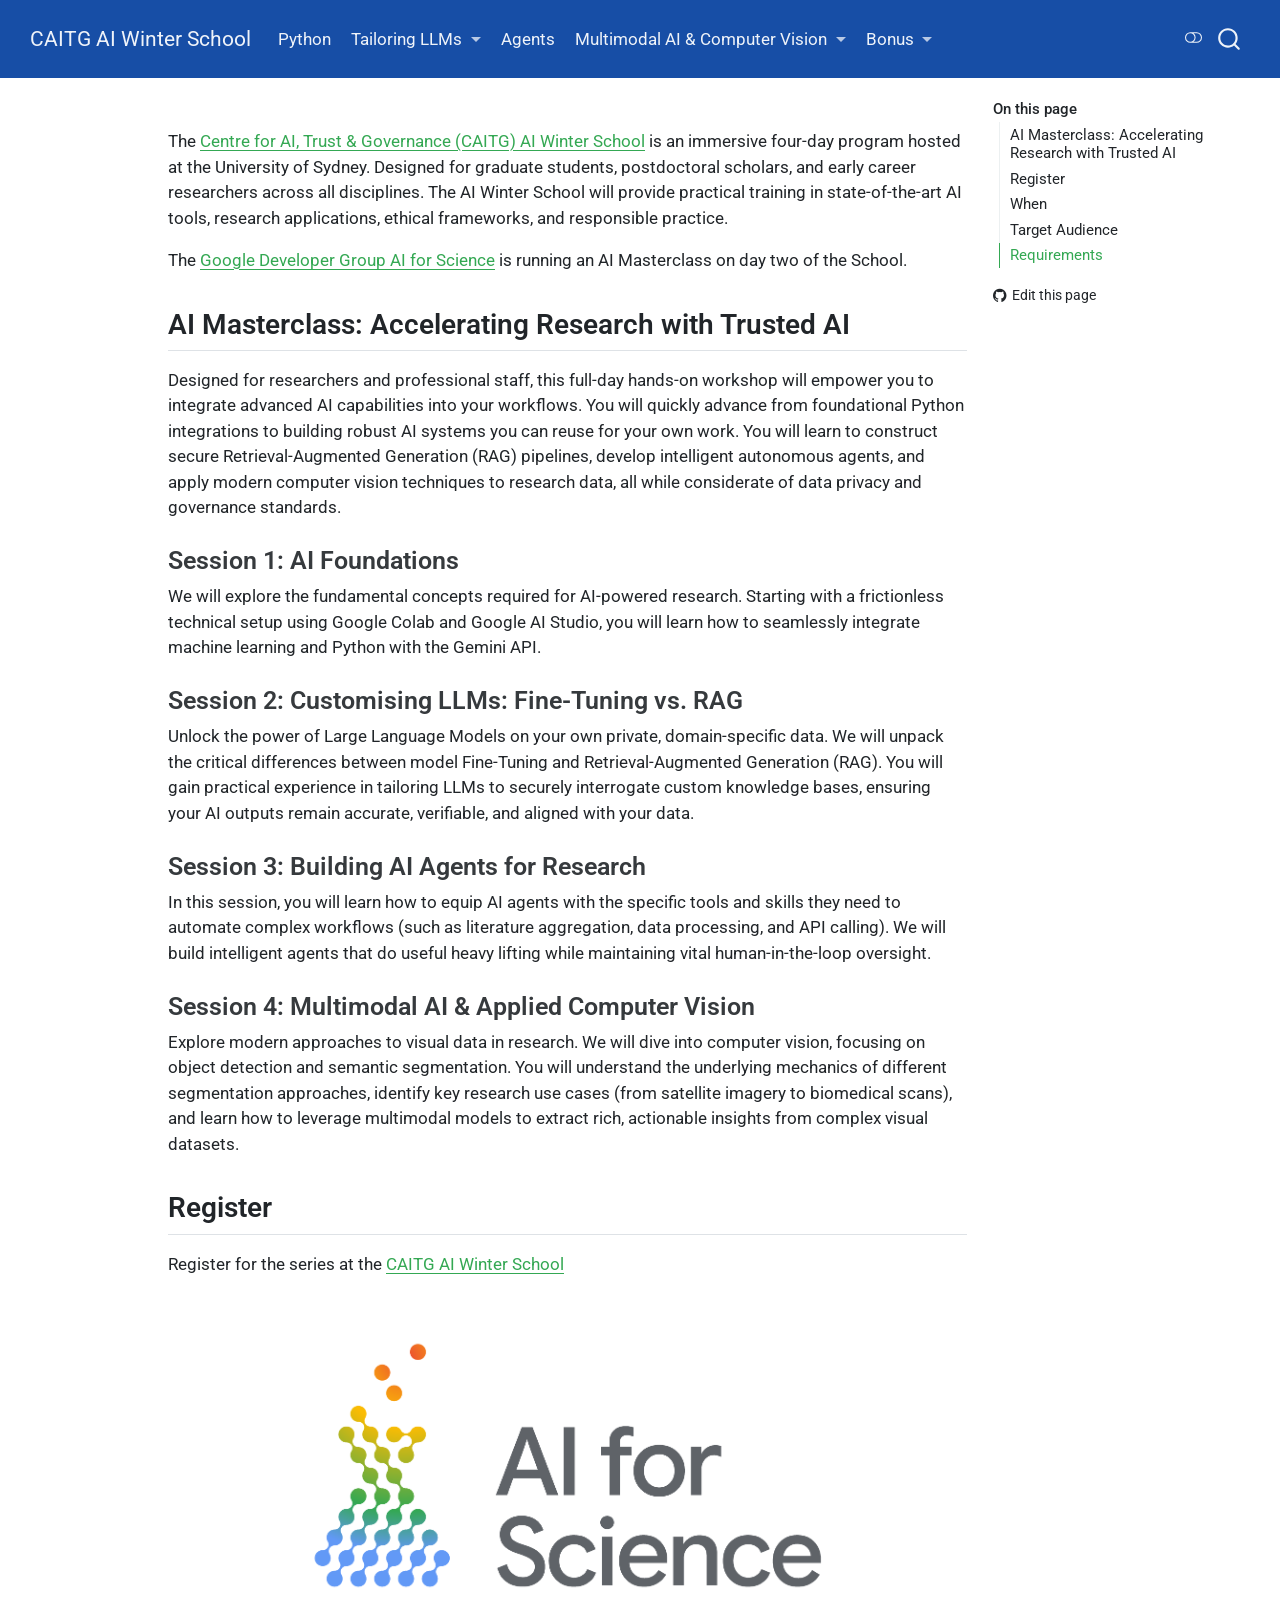
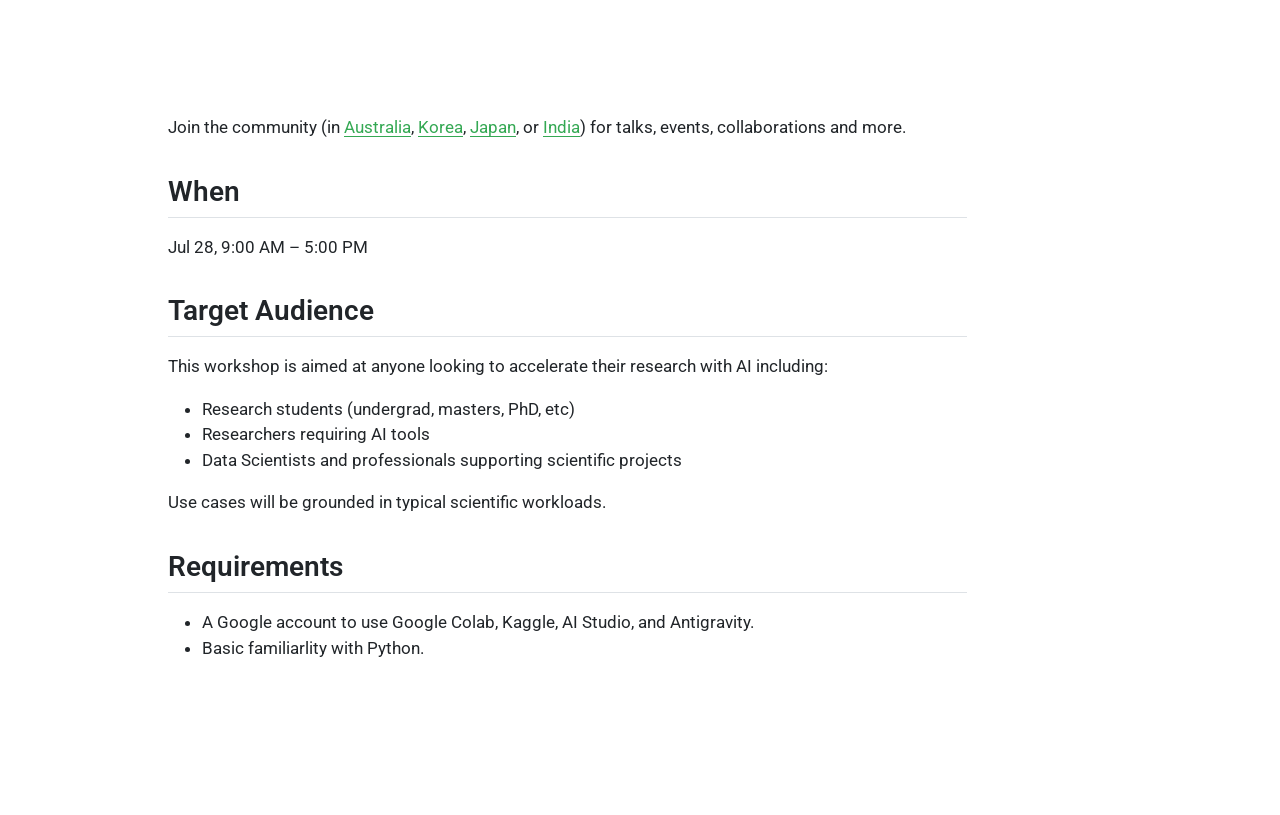
==== commit 887b8e0c: "Built site for gh-pages" ====
--- a/index.html
+++ b/index.html
@@ -7,7 +7,7 @@
 <meta name="viewport" content="width=device-width, initial-scale=1.0, user-scalable=yes">
 
 
-<title>Build with AI</title>
+<title>CAITG AI Winter School</title>
 <style>
 /* Default styles provided by pandoc.
 ** See https://pandoc.org/MANUAL.html#variables-for-html for config info.
@@ -267,7 +267,7 @@
       <div class="navbar-container container-fluid">
       <div class="navbar-brand-container mx-auto">
     <a class="navbar-brand" href="./index.html">
-    <span class="navbar-title">Build with AI</span>
+    <span class="navbar-title">CAITG AI Winter School</span>
     </a>
   </div>
             <div id="quarto-search" class="" title="Search"></div>
@@ -299,10 +299,40 @@
     <a class="nav-link" href="./session/03-agents.html"> 
 <span class="menu-text">Agents</span></a>
   </li>  
-  <li class="nav-item">
-    <a class="nav-link" href="./session/04-antigravity.qmd"> 
-<span class="menu-text">Antigravity</span></a>
+  <li class="nav-item dropdown ">
+    <a class="nav-link dropdown-toggle" href="#" id="nav-menu-multimodal-ai--computer-vision" role="link" data-bs-toggle="dropdown" aria-expanded="false">
+ <span class="menu-text">Multimodal AI &amp; Computer Vision</span>
+    </a>
+    <ul class="dropdown-menu" aria-labelledby="nav-menu-multimodal-ai--computer-vision">    
+        <li>
+    <a class="dropdown-item" href="./session/04-a-cv.html">
+ <span class="dropdown-text">CV Intro</span></a>
   </li>  
+        <li>
+    <a class="dropdown-item" href="./session/04-b-objectdetection.html">
+ <span class="dropdown-text">Object Detection</span></a>
+  </li>  
+        <li>
+    <a class="dropdown-item" href="./session/04-c-semantic-segmantation.html">
+ <span class="dropdown-text">Semantic Segmentation</span></a>
+  </li>  
+    </ul>
+  </li>
+  <li class="nav-item dropdown ">
+    <a class="nav-link dropdown-toggle" href="#" id="nav-menu-bonus" role="link" data-bs-toggle="dropdown" aria-expanded="false">
+ <span class="menu-text">Bonus</span>
+    </a>
+    <ul class="dropdown-menu" aria-labelledby="nav-menu-bonus">    
+        <li>
+    <a class="dropdown-item" href="./session/99-a-antigravity.html">
+ <span class="dropdown-text">Antigravity</span></a>
+  </li>  
+        <li>
+    <a class="dropdown-item" href="./session/99-b-ML.html">
+ <span class="dropdown-text">Machine Learning</span></a>
+  </li>  
+    </ul>
+  </li>
 </ul>
           </div> <!-- /navcollapse -->
             <div class="quarto-navbar-tools">
@@ -326,7 +356,7 @@
   <li><a href="#target-audience" id="toc-target-audience" class="nav-link" data-scroll-target="#target-audience">Target Audience</a></li>
   <li><a href="#requirements" id="toc-requirements" class="nav-link" data-scroll-target="#requirements">Requirements</a></li>
   </ul>
-<div class="toc-actions"><ul class="collapse"><li><a href="https://github.com/gdgaiforscience/Build-with-AI/edit/main/index.qmd" class="toc-action"><i class="bi bi-github"></i>Edit this page</a></li></ul></div></nav>
+<div class="toc-actions"><ul class="collapse"><li><a href="https://github.com/gdgaiforscience/CAITG-WinterSchool/edit/main/index.qmd" class="toc-action"><i class="bi bi-github"></i>Edit this page</a></li></ul></div></nav>
     </div>
 <!-- main -->
 <main class="content" id="quarto-document-content"><header id="title-block-header" class="quarto-title-block"></header>
@@ -806,4 +836,4 @@
 
 
 
-<footer class="footer"><div class="nav-footer"><div class="nav-footer-center"><div class="toc-actions d-sm-block d-md-none"><ul><li><a href="https://github.com/gdgaiforscience/Build-with-AI/edit/main/index.qmd" class="toc-action"><i class="bi bi-github"></i>Edit this page</a></li></ul></div></div></div></footer></body></html>+<footer class="footer"><div class="nav-footer"><div class="nav-footer-center"><div class="toc-actions d-sm-block d-md-none"><ul><li><a href="https://github.com/gdgaiforscience/CAITG-WinterSchool/edit/main/index.qmd" class="toc-action"><i class="bi bi-github"></i>Edit this page</a></li></ul></div></div></div></footer></body></html>
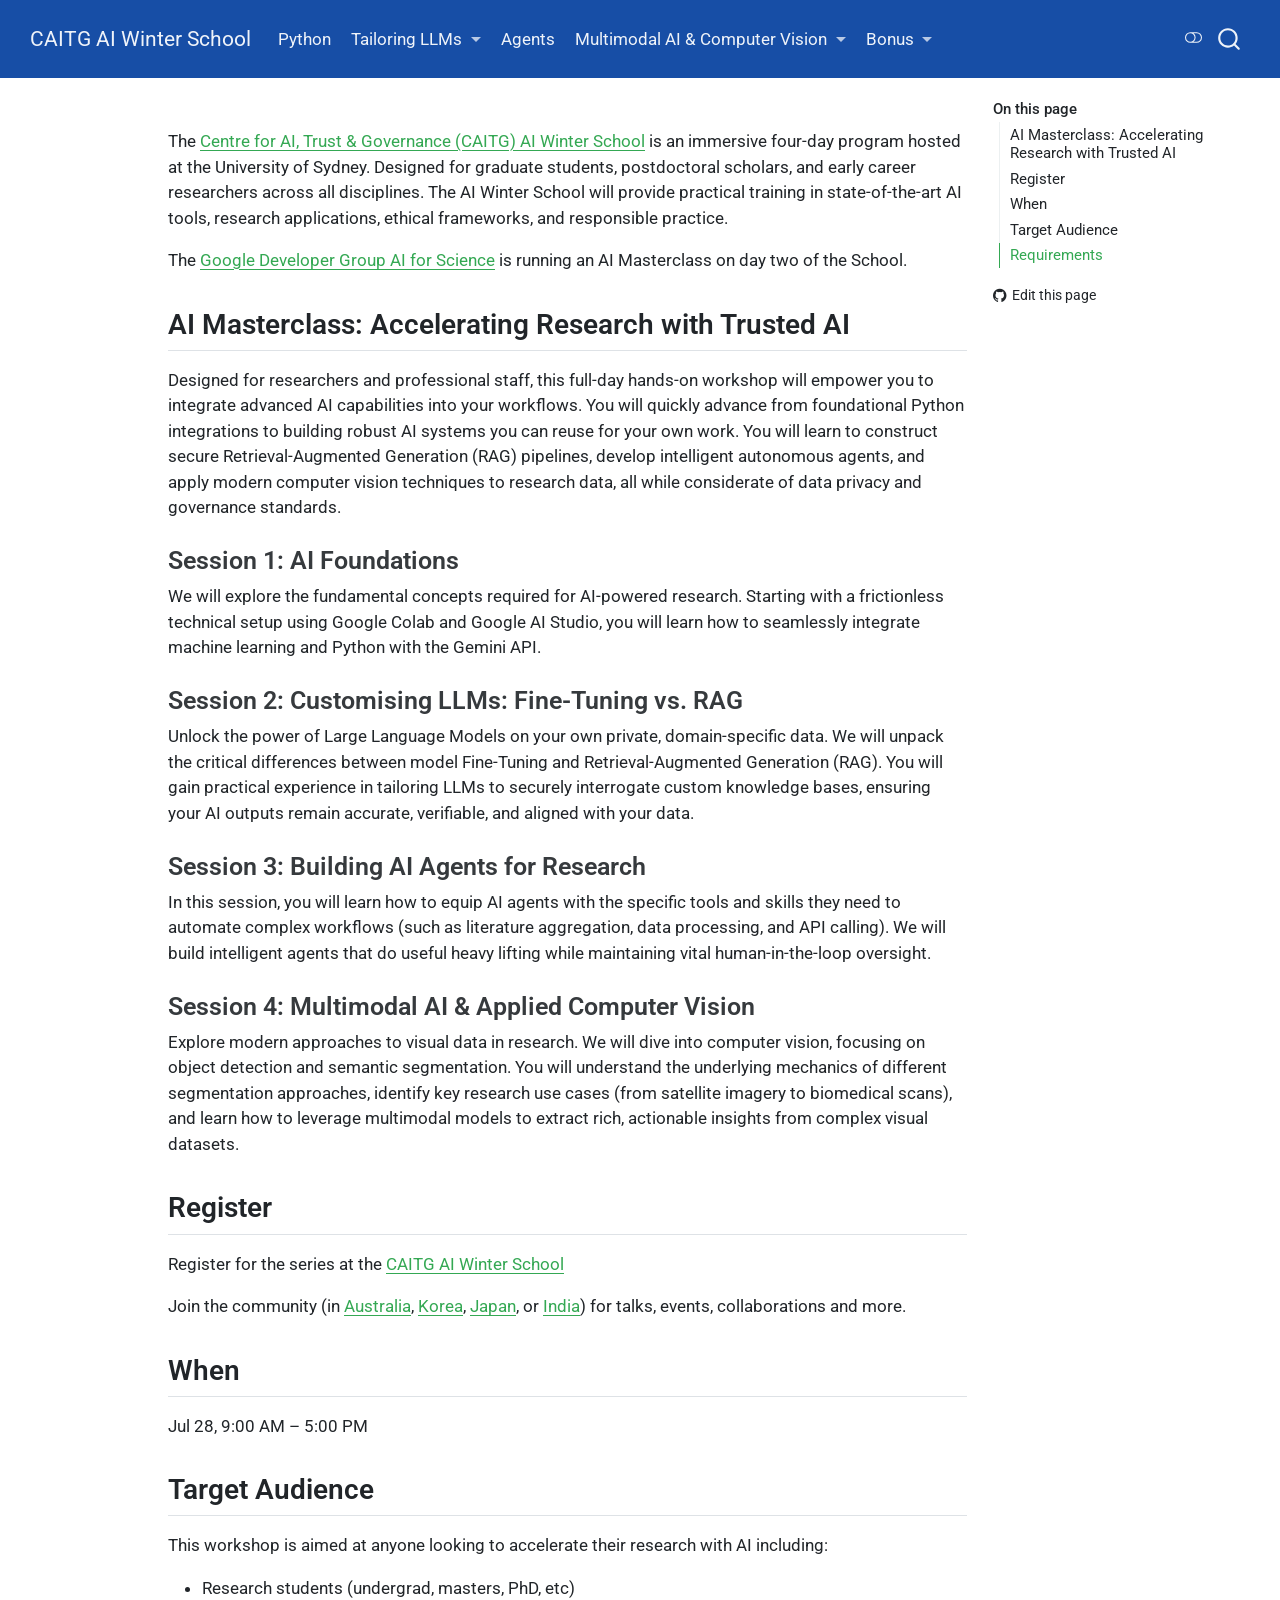
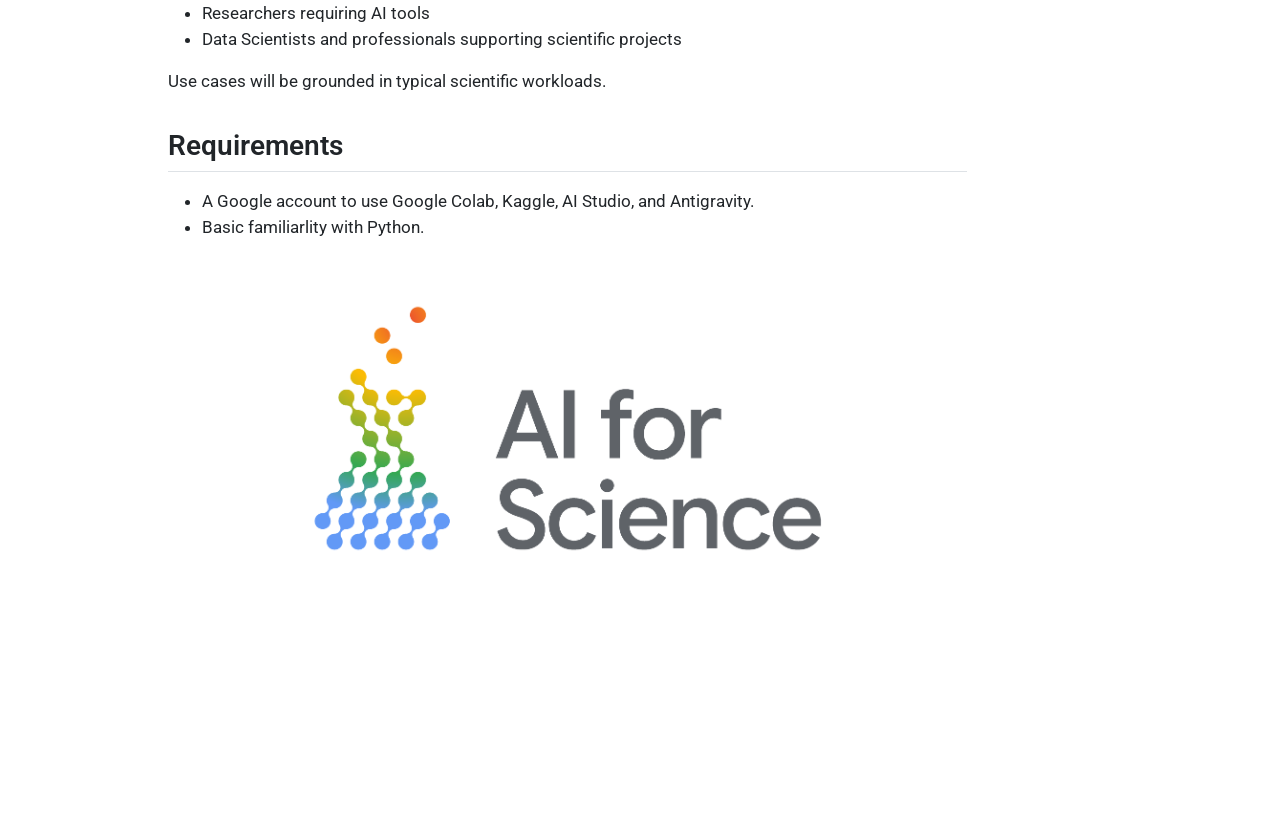
==== commit fb252db2: "Built site for gh-pages" ====
--- a/index.html
+++ b/index.html
@@ -390,7 +390,6 @@
 <section id="register" class="level2">
 <h2 class="anchored" data-anchor-id="register">Register</h2>
 <p>Register for the series at the <a href="https://www.sydney.edu.au/arts/our-research/centres-institutes-and-groups/centre-for-ai-trust-and-governance/caitg-ai-winter-school-2026.html">CAITG AI Winter School</a></p>
-<p><img src="./aiforsci.png" class="img-fluid"></p>
 <p>Join the community (in <a href="https://gdg.community.dev/gdg-ai-for-science-australia/">Australia</a>, <a href="https://gdg.community.dev/gdg-ai-for-science-korea/">Korea</a>, <a href="https://gdg.community.dev/gdg-ai-for-science-japan">Japan</a>, or <a href="https://gdg.community.dev/gdg-ai-for-science-india/">India</a>) for talks, events, collaborations and more.</p>
 </section>
 <section id="when" class="level2">
@@ -413,6 +412,7 @@
 <li>A Google account to use Google Colab, Kaggle, AI Studio, and Antigravity.</li>
 <li>Basic familiarlity with Python.</li>
 </ul>
+<p><img src="./aiforsci.png" class="img-fluid"></p>
 
 
 </section>
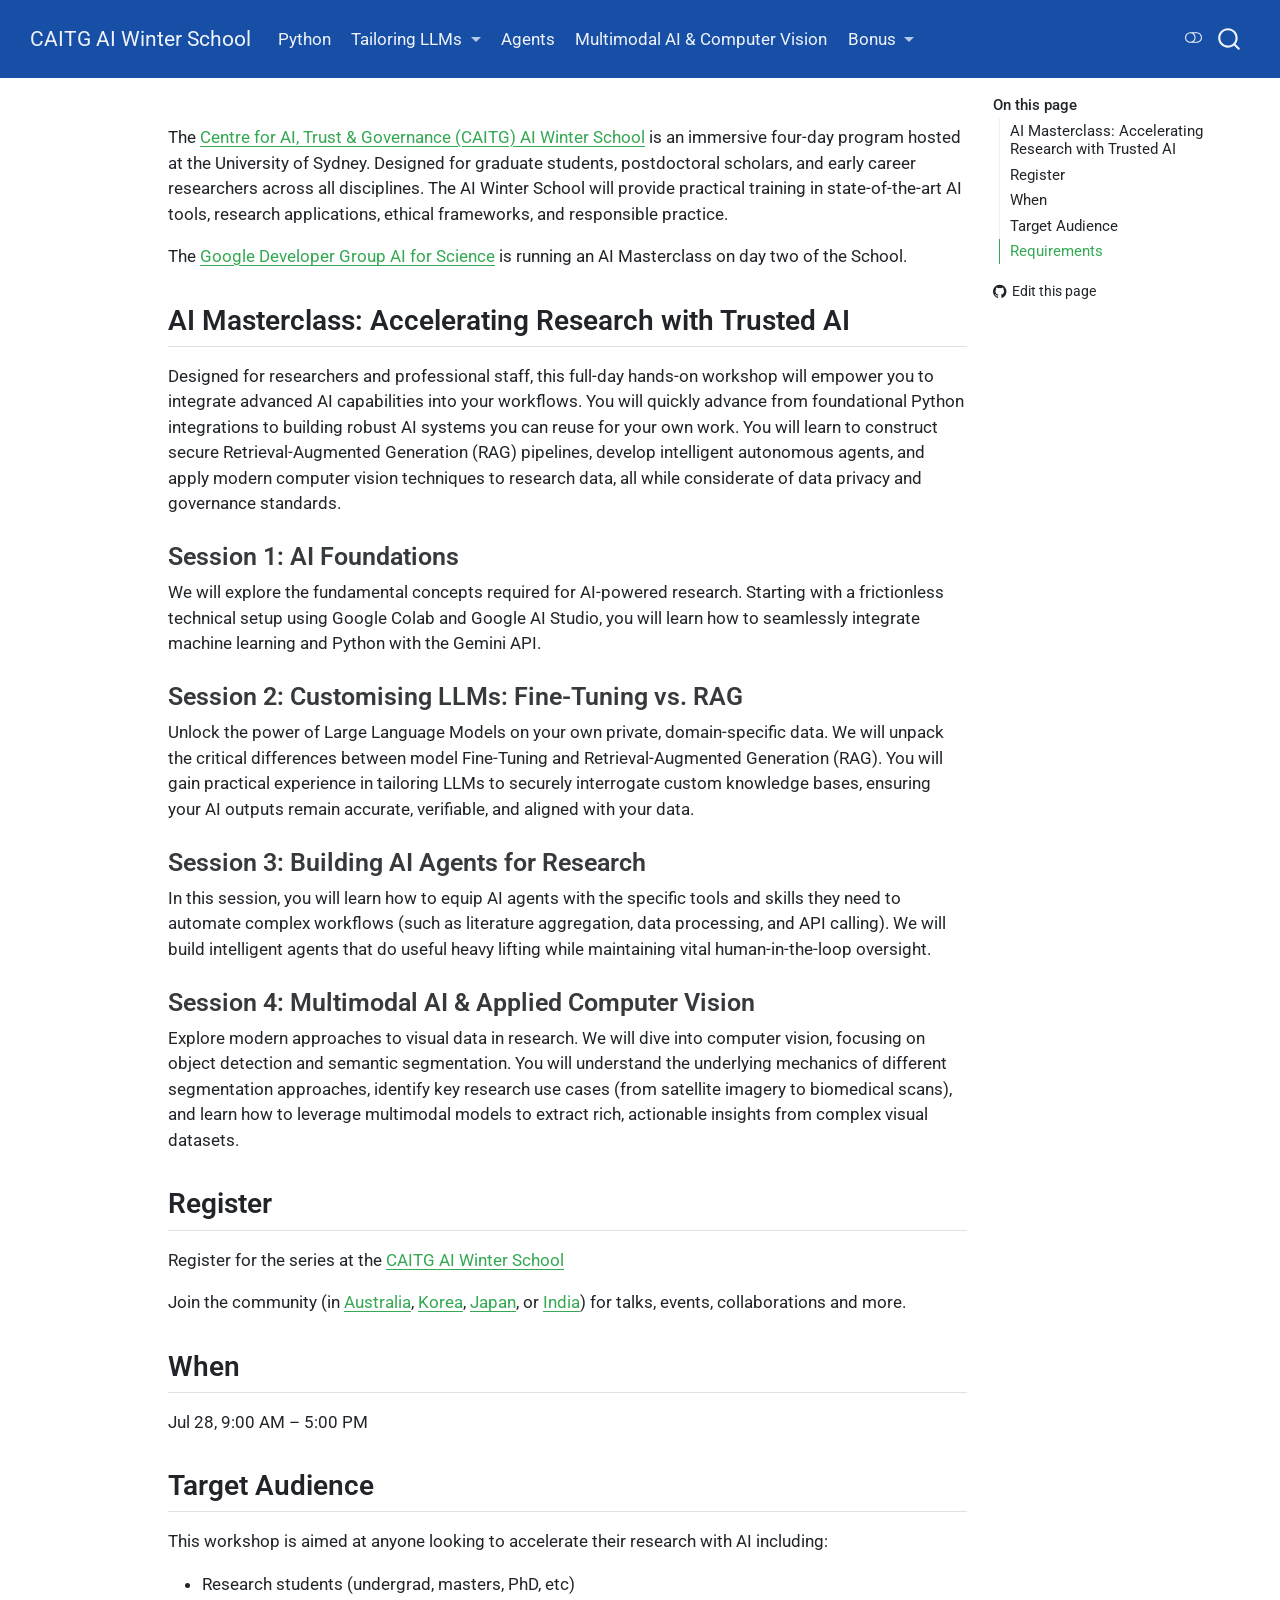
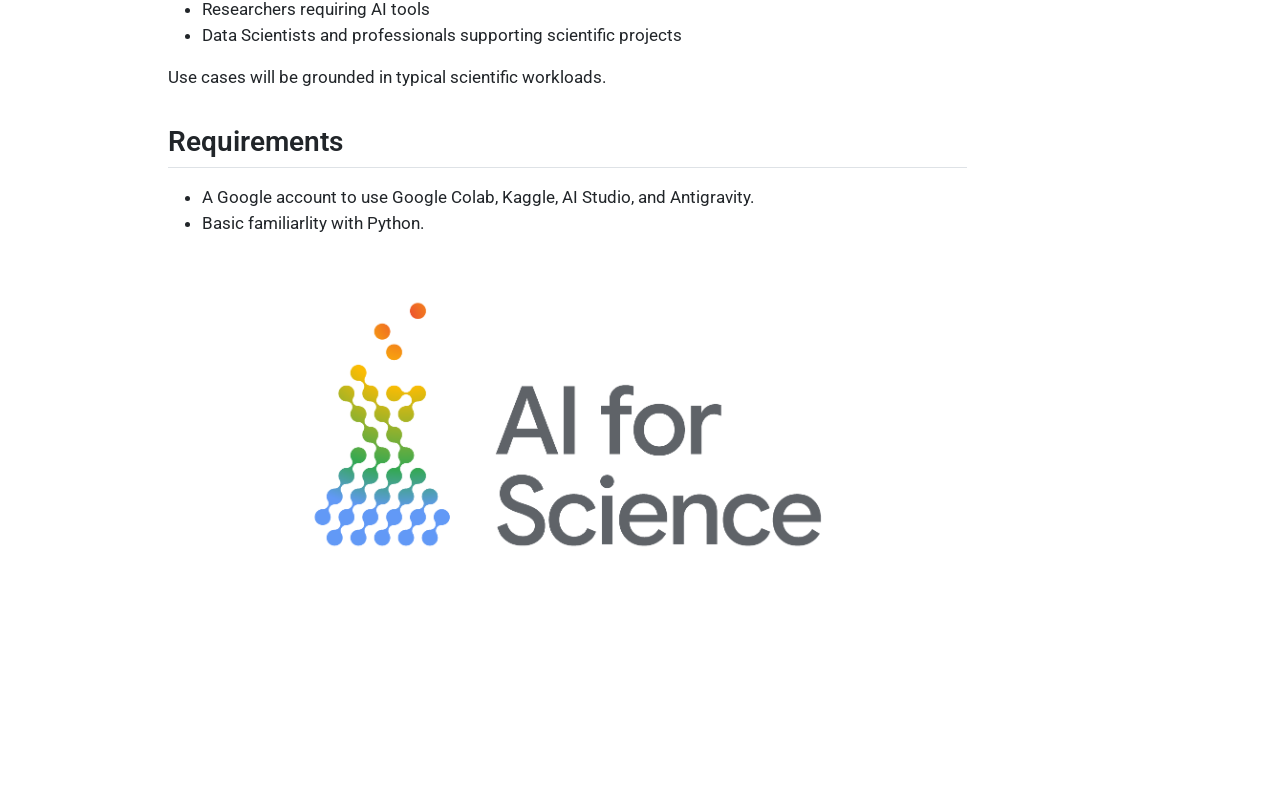
==== commit fe6d2986: "Built site for gh-pages" ====
--- a/index.html
+++ b/index.html
@@ -2,7 +2,7 @@
 <html xmlns="http://www.w3.org/1999/xhtml" lang="en" xml:lang="en"><head>
 
 <meta charset="utf-8">
-<meta name="generator" content="quarto-1.9.38">
+<meta name="generator" content="quarto-1.10.18">
 
 <meta name="viewport" content="width=device-width, initial-scale=1.0, user-scalable=yes">
 
@@ -12,10 +12,13 @@
 /* Default styles provided by pandoc.
 ** See https://pandoc.org/MANUAL.html#variables-for-html for config info.
 */
-code{white-space: pre-wrap;}
 span.smallcaps{font-variant: small-caps;}
-div.columns{display: flex; gap: min(4vw, 1.5em);}
-div.column{flex: auto; overflow-x: auto;}
+div.columns{display: flex; gap: 1.5em;}
+div.column{flex: auto;}
+@media screen {
+div.columns{gap: min(4vw, 1.5em);}
+div.column{overflow-x: auto;}
+}
 div.hanging-indent{margin-left: 1.5em; text-indent: -1.5em;}
 ul.task-list{list-style: none;}
 ul.task-list li input[type="checkbox"] {
@@ -39,14 +42,14 @@
 <script src="site_libs/quarto-html/tippy.umd.min.js"></script>
 <script src="site_libs/quarto-html/anchor.min.js"></script>
 <link href="site_libs/quarto-html/tippy.css" rel="stylesheet">
-<link href="site_libs/quarto-html/quarto-syntax-highlighting-15634bcf2e68342d4ad2dfa704d543f6.css" rel="stylesheet" class="quarto-color-scheme" id="quarto-text-highlighting-styles">
-<link href="site_libs/quarto-html/quarto-syntax-highlighting-dark-0a6b7249c26820e032cb0bd839ff02b1.css" rel="stylesheet" class="quarto-color-scheme quarto-color-alternate" id="quarto-text-highlighting-styles">
-<link href="site_libs/quarto-html/quarto-syntax-highlighting-15634bcf2e68342d4ad2dfa704d543f6.css" rel="stylesheet" class="quarto-color-scheme-extra" id="quarto-text-highlighting-styles">
+<link href="site_libs/quarto-html/quarto-syntax-highlighting-64a204ab8560d761af7679ceaba22944.css" rel="stylesheet" class="quarto-color-scheme" id="quarto-text-highlighting-styles">
+<link href="site_libs/quarto-html/quarto-syntax-highlighting-dark-b85bc7c33db8c58e0ec93c3465666fed.css" rel="stylesheet" class="quarto-color-scheme quarto-color-alternate" id="quarto-text-highlighting-styles">
+<link href="site_libs/quarto-html/quarto-syntax-highlighting-64a204ab8560d761af7679ceaba22944.css" rel="stylesheet" class="quarto-color-scheme-extra" id="quarto-text-highlighting-styles">
 <script src="site_libs/bootstrap/bootstrap.min.js"></script>
 <link href="site_libs/bootstrap/bootstrap-icons.css" rel="stylesheet">
-<link href="site_libs/bootstrap/bootstrap-f345435b305416b15e4c87b51aaaedcb.min.css" rel="stylesheet" append-hash="true" class="quarto-color-scheme" id="quarto-bootstrap" data-mode="light">
-<link href="site_libs/bootstrap/bootstrap-dark-c6ccb11834a2ce243d9743107b11cdbc.min.css" rel="stylesheet" append-hash="true" class="quarto-color-scheme quarto-color-alternate" id="quarto-bootstrap" data-mode="dark">
-<link href="site_libs/bootstrap/bootstrap-f345435b305416b15e4c87b51aaaedcb.min.css" rel="stylesheet" append-hash="true" class="quarto-color-scheme-extra" id="quarto-bootstrap" data-mode="light">
+<link href="site_libs/bootstrap/bootstrap-89a897995a3ad519ef4ccfa15fdc7b6a.min.css" rel="stylesheet" append-hash="true" class="quarto-color-scheme" id="quarto-bootstrap" data-mode="light">
+<link href="site_libs/bootstrap/bootstrap-dark-81715903ab9f8d3ae35e962234b9b293.min.css" rel="stylesheet" append-hash="true" class="quarto-color-scheme quarto-color-alternate" id="quarto-bootstrap" data-mode="dark">
+<link href="site_libs/bootstrap/bootstrap-89a897995a3ad519ef4ccfa15fdc7b6a.min.css" rel="stylesheet" append-hash="true" class="quarto-color-scheme-extra" id="quarto-bootstrap" data-mode="light">
 <script id="quarto-search-options" type="application/json">{
   "location": "navbar",
   "copy-button": false,
@@ -299,25 +302,10 @@
     <a class="nav-link" href="./session/03-agents.html"> 
 <span class="menu-text">Agents</span></a>
   </li>  
-  <li class="nav-item dropdown ">
-    <a class="nav-link dropdown-toggle" href="#" id="nav-menu-multimodal-ai--computer-vision" role="link" data-bs-toggle="dropdown" aria-expanded="false">
- <span class="menu-text">Multimodal AI &amp; Computer Vision</span>
-    </a>
-    <ul class="dropdown-menu" aria-labelledby="nav-menu-multimodal-ai--computer-vision">    
-        <li>
-    <a class="dropdown-item" href="./session/04-a-cv.html">
- <span class="dropdown-text">CV Intro</span></a>
+  <li class="nav-item">
+    <a class="nav-link" href="./session/04-a-cv.html"> 
+<span class="menu-text">Multimodal AI &amp; Computer Vision</span></a>
   </li>  
-        <li>
-    <a class="dropdown-item" href="./session/04-b-objectdetection.html">
- <span class="dropdown-text">Object Detection</span></a>
-  </li>  
-        <li>
-    <a class="dropdown-item" href="./session/04-c-semantic-segmantation.html">
- <span class="dropdown-text">Semantic Segmentation</span></a>
-  </li>  
-    </ul>
-  </li>
   <li class="nav-item dropdown ">
     <a class="nav-link dropdown-toggle" href="#" id="nav-menu-bonus" role="link" data-bs-toggle="dropdown" aria-expanded="false">
  <span class="menu-text">Bonus</span>
@@ -330,6 +318,10 @@
         <li>
     <a class="dropdown-item" href="./session/99-b-ML.html">
  <span class="dropdown-text">Machine Learning</span></a>
+  </li>  
+        <li>
+    <a class="dropdown-item" href="./session/99-cv-objectdetection_mediapipe.html">
+ <span class="dropdown-text">MediaPipe object detection</span></a>
   </li>  
     </ul>
   </li>
--- a/site_libs/quarto-html/quarto-syntax-highlighting-64a204ab8560d761af7679ceaba22944.css
+++ b/site_libs/quarto-html/quarto-syntax-highlighting-64a204ab8560d761af7679ceaba22944.css
@@ -0,0 +1,236 @@
+/* quarto syntax highlight colors */
+:root {
+  --quarto-hl-ot-color: #003B4F;
+  --quarto-hl-at-color: #657422;
+  --quarto-hl-ss-color: #20794D;
+  --quarto-hl-an-color: #5E5E5E;
+  --quarto-hl-fu-color: #4758AB;
+  --quarto-hl-st-color: #20794D;
+  --quarto-hl-cf-color: #003B4F;
+  --quarto-hl-op-color: #5E5E5E;
+  --quarto-hl-er-color: #AD0000;
+  --quarto-hl-bn-color: #AD0000;
+  --quarto-hl-al-color: #AD0000;
+  --quarto-hl-va-color: #111111;
+  --quarto-hl-bu-color: inherit;
+  --quarto-hl-ex-color: inherit;
+  --quarto-hl-pp-color: #AD0000;
+  --quarto-hl-in-color: #5E5E5E;
+  --quarto-hl-vs-color: #20794D;
+  --quarto-hl-wa-color: #5E5E5E;
+  --quarto-hl-do-color: #5E5E5E;
+  --quarto-hl-im-color: #00769E;
+  --quarto-hl-ch-color: #20794D;
+  --quarto-hl-dt-color: #AD0000;
+  --quarto-hl-fl-color: #AD0000;
+  --quarto-hl-co-color: #5E5E5E;
+  --quarto-hl-cv-color: #5E5E5E;
+  --quarto-hl-cn-color: #8f5902;
+  --quarto-hl-sc-color: #5E5E5E;
+  --quarto-hl-dv-color: #AD0000;
+  --quarto-hl-kw-color: #003B4F;
+}
+
+/* other quarto variables */
+:root {
+  --quarto-font-monospace: SFMono-Regular, Menlo, Monaco, Consolas, "Liberation Mono", "Courier New", monospace;
+}
+
+/* syntax highlight based on Pandoc's rules */
+pre > code.sourceCode > span {
+  color: #003B4F;
+}
+
+code.sourceCode > span {
+  color: #003B4F;
+}
+
+div.sourceCode,
+div.sourceCode pre.sourceCode {
+  color: #003B4F;
+}
+
+/* Normal */
+code span {
+  color: #003B4F;
+}
+
+/* Alert */
+code span.al {
+  color: #AD0000;
+  font-style: inherit;
+}
+
+/* Annotation */
+code span.an {
+  color: #5E5E5E;
+  font-style: inherit;
+}
+
+/* Attribute */
+code span.at {
+  color: #657422;
+  font-style: inherit;
+}
+
+/* BaseN */
+code span.bn {
+  color: #AD0000;
+  font-style: inherit;
+}
+
+/* BuiltIn */
+code span.bu {
+  font-style: inherit;
+}
+
+/* ControlFlow */
+code span.cf {
+  color: #003B4F;
+  font-weight: bold;
+  font-style: inherit;
+}
+
+/* Char */
+code span.ch {
+  color: #20794D;
+  font-style: inherit;
+}
+
+/* Constant */
+code span.cn {
+  color: #8f5902;
+  font-style: inherit;
+}
+
+/* Comment */
+code span.co {
+  color: #5E5E5E;
+  font-style: inherit;
+}
+
+/* CommentVar */
+code span.cv {
+  color: #5E5E5E;
+  font-style: italic;
+}
+
+/* Documentation */
+code span.do {
+  color: #5E5E5E;
+  font-style: italic;
+}
+
+/* DataType */
+code span.dt {
+  color: #AD0000;
+  font-style: inherit;
+}
+
+/* DecVal */
+code span.dv {
+  color: #AD0000;
+  font-style: inherit;
+}
+
+/* Error */
+code span.er {
+  color: #AD0000;
+  font-style: inherit;
+}
+
+/* Extension */
+code span.ex {
+  font-style: inherit;
+}
+
+/* Float */
+code span.fl {
+  color: #AD0000;
+  font-style: inherit;
+}
+
+/* Function */
+code span.fu {
+  color: #4758AB;
+  font-style: inherit;
+}
+
+/* Import */
+code span.im {
+  color: #00769E;
+  font-style: inherit;
+}
+
+/* Information */
+code span.in {
+  color: #5E5E5E;
+  font-style: inherit;
+}
+
+/* Keyword */
+code span.kw {
+  color: #003B4F;
+  font-weight: bold;
+  font-style: inherit;
+}
+
+/* Operator */
+code span.op {
+  color: #5E5E5E;
+  font-style: inherit;
+}
+
+/* Other */
+code span.ot {
+  color: #003B4F;
+  font-style: inherit;
+}
+
+/* Preprocessor */
+code span.pp {
+  color: #AD0000;
+  font-style: inherit;
+}
+
+/* SpecialChar */
+code span.sc {
+  color: #5E5E5E;
+  font-style: inherit;
+}
+
+/* SpecialString */
+code span.ss {
+  color: #20794D;
+  font-style: inherit;
+}
+
+/* String */
+code span.st {
+  color: #20794D;
+  font-style: inherit;
+}
+
+/* Variable */
+code span.va {
+  color: #111111;
+  font-style: inherit;
+}
+
+/* VerbatimString */
+code span.vs {
+  color: #20794D;
+  font-style: inherit;
+}
+
+/* Warning */
+code span.wa {
+  color: #5E5E5E;
+  font-style: italic;
+}
+
+.prevent-inlining {
+  content: "</";
+}
+
+/*# sourceMappingURL=9d8d5bb603a83b8298b89080a598c93b.css.map */
--- a/site_libs/quarto-html/quarto-syntax-highlighting-dark-b85bc7c33db8c58e0ec93c3465666fed.css
+++ b/site_libs/quarto-html/quarto-syntax-highlighting-dark-b85bc7c33db8c58e0ec93c3465666fed.css
@@ -0,0 +1,219 @@
+/* quarto syntax highlight colors */
+:root {
+  --quarto-hl-al-color: #f07178;
+  --quarto-hl-an-color: #d4d0ab;
+  --quarto-hl-at-color: #00e0e0;
+  --quarto-hl-bn-color: #d4d0ab;
+  --quarto-hl-bu-color: #abe338;
+  --quarto-hl-ch-color: #abe338;
+  --quarto-hl-co-color: #f8f8f2;
+  --quarto-hl-cv-color: #ffd700;
+  --quarto-hl-cn-color: #ffd700;
+  --quarto-hl-cf-color: #ffa07a;
+  --quarto-hl-dt-color: #ffa07a;
+  --quarto-hl-dv-color: #d4d0ab;
+  --quarto-hl-do-color: #f8f8f2;
+  --quarto-hl-er-color: #f07178;
+  --quarto-hl-ex-color: #00e0e0;
+  --quarto-hl-fl-color: #d4d0ab;
+  --quarto-hl-fu-color: #ffa07a;
+  --quarto-hl-im-color: #abe338;
+  --quarto-hl-in-color: #d4d0ab;
+  --quarto-hl-kw-color: #ffa07a;
+  --quarto-hl-op-color: #ffa07a;
+  --quarto-hl-ot-color: #00e0e0;
+  --quarto-hl-pp-color: #dcc6e0;
+  --quarto-hl-re-color: #00e0e0;
+  --quarto-hl-sc-color: #abe338;
+  --quarto-hl-ss-color: #abe338;
+  --quarto-hl-st-color: #abe338;
+  --quarto-hl-va-color: #00e0e0;
+  --quarto-hl-vs-color: #abe338;
+  --quarto-hl-wa-color: #dcc6e0;
+}
+
+/* other quarto variables */
+:root {
+  --quarto-font-monospace: SFMono-Regular, Menlo, Monaco, Consolas, "Liberation Mono", "Courier New", monospace;
+}
+
+/* syntax highlight based on Pandoc's rules */
+pre > code.sourceCode > span {
+  color: #f8f8f2;
+}
+
+code.sourceCode > span {
+  color: #f8f8f2;
+}
+
+div.sourceCode,
+div.sourceCode pre.sourceCode {
+  color: #f8f8f2;
+}
+
+/* Normal */
+code span {
+  color: #f8f8f2;
+}
+
+/* Alert */
+code span.al {
+  color: #f07178;
+}
+
+/* Annotation */
+code span.an {
+  color: #d4d0ab;
+}
+
+/* Attribute */
+code span.at {
+  color: #00e0e0;
+}
+
+/* BaseN */
+code span.bn {
+  color: #d4d0ab;
+}
+
+/* BuiltIn */
+code span.bu {
+  color: #abe338;
+}
+
+/* ControlFlow */
+code span.cf {
+  font-weight: bold;
+  color: #ffa07a;
+}
+
+/* Char */
+code span.ch {
+  color: #abe338;
+}
+
+/* Constant */
+code span.cn {
+  color: #ffd700;
+}
+
+/* Comment */
+code span.co {
+  font-style: italic;
+  color: #f8f8f2;
+}
+
+/* CommentVar */
+code span.cv {
+  color: #ffd700;
+}
+
+/* Documentation */
+code span.do {
+  color: #f8f8f2;
+}
+
+/* DataType */
+code span.dt {
+  color: #ffa07a;
+}
+
+/* DecVal */
+code span.dv {
+  color: #d4d0ab;
+}
+
+/* Error */
+code span.er {
+  color: #f07178;
+  text-decoration: underline;
+}
+
+/* Extension */
+code span.ex {
+  font-weight: bold;
+  color: #00e0e0;
+}
+
+/* Float */
+code span.fl {
+  color: #d4d0ab;
+}
+
+/* Function */
+code span.fu {
+  color: #ffa07a;
+}
+
+/* Import */
+code span.im {
+  color: #abe338;
+}
+
+/* Information */
+code span.in {
+  color: #d4d0ab;
+}
+
+/* Keyword */
+code span.kw {
+  font-weight: bold;
+  color: #ffa07a;
+}
+
+/* Operator */
+code span.op {
+  color: #ffa07a;
+}
+
+/* Other */
+code span.ot {
+  color: #00e0e0;
+}
+
+/* Preprocessor */
+code span.pp {
+  color: #dcc6e0;
+}
+
+/* RegionMarker */
+code span.re {
+  background-color: #f8f8f2;
+  color: #00e0e0;
+}
+
+/* SpecialChar */
+code span.sc {
+  color: #abe338;
+}
+
+/* SpecialString */
+code span.ss {
+  color: #abe338;
+}
+
+/* String */
+code span.st {
+  color: #abe338;
+}
+
+/* Variable */
+code span.va {
+  color: #00e0e0;
+}
+
+/* VerbatimString */
+code span.vs {
+  color: #abe338;
+}
+
+/* Warning */
+code span.wa {
+  color: #dcc6e0;
+}
+
+.prevent-inlining {
+  content: "</";
+}
+
+/*# sourceMappingURL=4ed8f1090dec6531da29ab00902aa718.css.map */
--- a/site_libs/quarto-html/quarto-syntax-highlighting-64a204ab8560d761af7679ceaba22944.css
+++ b/site_libs/quarto-html/quarto-syntax-highlighting-64a204ab8560d761af7679ceaba22944.css
@@ -0,0 +1,236 @@
+/* quarto syntax highlight colors */
+:root {
+  --quarto-hl-ot-color: #003B4F;
+  --quarto-hl-at-color: #657422;
+  --quarto-hl-ss-color: #20794D;
+  --quarto-hl-an-color: #5E5E5E;
+  --quarto-hl-fu-color: #4758AB;
+  --quarto-hl-st-color: #20794D;
+  --quarto-hl-cf-color: #003B4F;
+  --quarto-hl-op-color: #5E5E5E;
+  --quarto-hl-er-color: #AD0000;
+  --quarto-hl-bn-color: #AD0000;
+  --quarto-hl-al-color: #AD0000;
+  --quarto-hl-va-color: #111111;
+  --quarto-hl-bu-color: inherit;
+  --quarto-hl-ex-color: inherit;
+  --quarto-hl-pp-color: #AD0000;
+  --quarto-hl-in-color: #5E5E5E;
+  --quarto-hl-vs-color: #20794D;
+  --quarto-hl-wa-color: #5E5E5E;
+  --quarto-hl-do-color: #5E5E5E;
+  --quarto-hl-im-color: #00769E;
+  --quarto-hl-ch-color: #20794D;
+  --quarto-hl-dt-color: #AD0000;
+  --quarto-hl-fl-color: #AD0000;
+  --quarto-hl-co-color: #5E5E5E;
+  --quarto-hl-cv-color: #5E5E5E;
+  --quarto-hl-cn-color: #8f5902;
+  --quarto-hl-sc-color: #5E5E5E;
+  --quarto-hl-dv-color: #AD0000;
+  --quarto-hl-kw-color: #003B4F;
+}
+
+/* other quarto variables */
+:root {
+  --quarto-font-monospace: SFMono-Regular, Menlo, Monaco, Consolas, "Liberation Mono", "Courier New", monospace;
+}
+
+/* syntax highlight based on Pandoc's rules */
+pre > code.sourceCode > span {
+  color: #003B4F;
+}
+
+code.sourceCode > span {
+  color: #003B4F;
+}
+
+div.sourceCode,
+div.sourceCode pre.sourceCode {
+  color: #003B4F;
+}
+
+/* Normal */
+code span {
+  color: #003B4F;
+}
+
+/* Alert */
+code span.al {
+  color: #AD0000;
+  font-style: inherit;
+}
+
+/* Annotation */
+code span.an {
+  color: #5E5E5E;
+  font-style: inherit;
+}
+
+/* Attribute */
+code span.at {
+  color: #657422;
+  font-style: inherit;
+}
+
+/* BaseN */
+code span.bn {
+  color: #AD0000;
+  font-style: inherit;
+}
+
+/* BuiltIn */
+code span.bu {
+  font-style: inherit;
+}
+
+/* ControlFlow */
+code span.cf {
+  color: #003B4F;
+  font-weight: bold;
+  font-style: inherit;
+}
+
+/* Char */
+code span.ch {
+  color: #20794D;
+  font-style: inherit;
+}
+
+/* Constant */
+code span.cn {
+  color: #8f5902;
+  font-style: inherit;
+}
+
+/* Comment */
+code span.co {
+  color: #5E5E5E;
+  font-style: inherit;
+}
+
+/* CommentVar */
+code span.cv {
+  color: #5E5E5E;
+  font-style: italic;
+}
+
+/* Documentation */
+code span.do {
+  color: #5E5E5E;
+  font-style: italic;
+}
+
+/* DataType */
+code span.dt {
+  color: #AD0000;
+  font-style: inherit;
+}
+
+/* DecVal */
+code span.dv {
+  color: #AD0000;
+  font-style: inherit;
+}
+
+/* Error */
+code span.er {
+  color: #AD0000;
+  font-style: inherit;
+}
+
+/* Extension */
+code span.ex {
+  font-style: inherit;
+}
+
+/* Float */
+code span.fl {
+  color: #AD0000;
+  font-style: inherit;
+}
+
+/* Function */
+code span.fu {
+  color: #4758AB;
+  font-style: inherit;
+}
+
+/* Import */
+code span.im {
+  color: #00769E;
+  font-style: inherit;
+}
+
+/* Information */
+code span.in {
+  color: #5E5E5E;
+  font-style: inherit;
+}
+
+/* Keyword */
+code span.kw {
+  color: #003B4F;
+  font-weight: bold;
+  font-style: inherit;
+}
+
+/* Operator */
+code span.op {
+  color: #5E5E5E;
+  font-style: inherit;
+}
+
+/* Other */
+code span.ot {
+  color: #003B4F;
+  font-style: inherit;
+}
+
+/* Preprocessor */
+code span.pp {
+  color: #AD0000;
+  font-style: inherit;
+}
+
+/* SpecialChar */
+code span.sc {
+  color: #5E5E5E;
+  font-style: inherit;
+}
+
+/* SpecialString */
+code span.ss {
+  color: #20794D;
+  font-style: inherit;
+}
+
+/* String */
+code span.st {
+  color: #20794D;
+  font-style: inherit;
+}
+
+/* Variable */
+code span.va {
+  color: #111111;
+  font-style: inherit;
+}
+
+/* VerbatimString */
+code span.vs {
+  color: #20794D;
+  font-style: inherit;
+}
+
+/* Warning */
+code span.wa {
+  color: #5E5E5E;
+  font-style: italic;
+}
+
+.prevent-inlining {
+  content: "</";
+}
+
+/*# sourceMappingURL=9d8d5bb603a83b8298b89080a598c93b.css.map */
